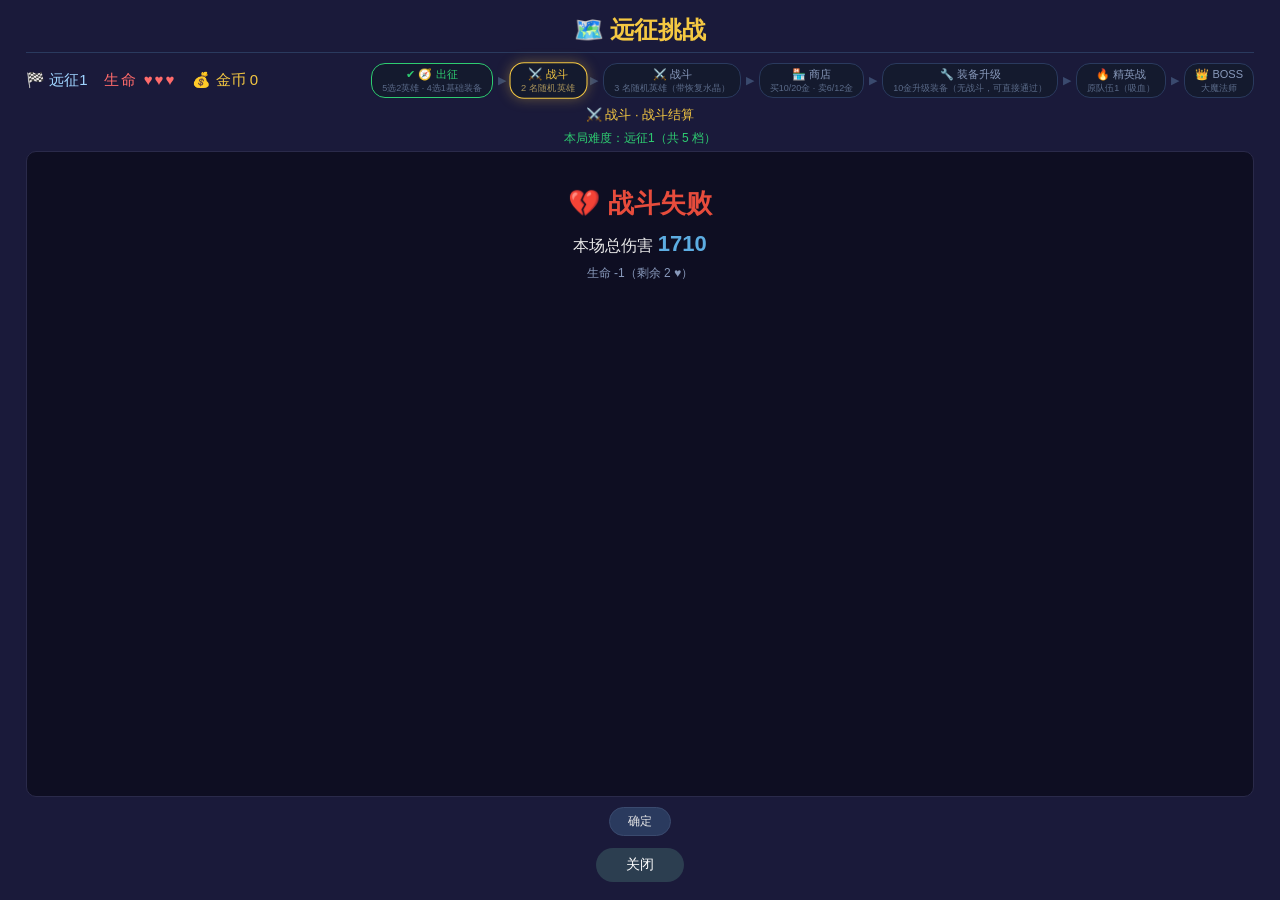
==== _smoke.html @ 68544027 "chore: baseline snapshot of 狂暴战斗v2 before talent system" ====
<!DOCTYPE html>
<html lang="zh">
<head>
<script>
window.__err = [];
window.addEventListener('error', function (e) {
    if (e.target && e.target.src !== undefined) { window.__err.push('资源加载失败: ' + e.target.src); return; }
    window.__err.push((e.message || 'error') + ' @' + (e.filename || '') + ':' + (e.lineno || ''));
}, true);
window.addEventListener('unhandledrejection', function (e) { window.__err.push('unhandled rejection: ' + e.reason); });
</script>

<meta charset="UTF-8">
<meta name="viewport" content="width=device-width, initial-scale=1.0">
<title>狂暴对战（v2.8）</title>
<link rel="stylesheet" href="style.css">
</head>
<body>

<!-- 启动界面 -->
<div id="startScreen">
    <div class="header">
        <h1>⚔️ 狂暴对战 ⚔️</h1>
    </div>
    <button class="start-btn" id="startBtn">⚡ 进入战斗</button>
    <div class="version"><span class="v-num">v2.8 更新日志</span>🗺️远征难度 5 档(远征1~5，表尾可继续扩展) · 🎡密码锁式难度滚轮(滚轮逐档/拖拽/点击/键盘，滚到底为最高档) · 🏅击败 BOSS 完整通关解锁下一档(进度存本机，刷新不丢)</div>
    <div class="btn-group">
        <button id="rogueOpenBtn" class="rogue-entry-btn">🗺️ 远征挑战</button>
        <button id="toggleEquipBtn">📦 装备大全</button>
        <button id="showRulesBtn">📜 全局规则</button>
        <button id="heroOpenBtn">📖 人物介绍</button>
    </div>
    <div class="equip-library" id="startEquipLibrary">
        <h3>📦 装备大全</h3>
        <div id="startEquipList">
            <div class="rule-section">
                <div class="rule-head" data-toggle="startEquipList_normal">
                    <span class="rule-title">🟢 普通装备（占 1 装备点）</span><span class="rule-arrow">▼</span>
                </div>
                <div class="collapse-body" id="startEquipList_normal"></div>
            </div>
            <div class="rule-section">
                <div class="rule-head" data-toggle="startEquipList_special">
                    <span class="rule-title">✨ 特殊装备（不消耗装备点）</span><span class="rule-arrow">▼</span>
                </div>
                <div class="collapse-body" id="startEquipList_special"></div>
            </div>
            <div class="rule-section">
                <div class="rule-head" data-toggle="startEquipList_rare">
                    <span class="rule-title">⭐ 稀有装备（占 2 装备点）</span><span class="rule-arrow">▼</span>
                </div>
                <div class="collapse-body" id="startEquipList_rare"></div>
            </div>
            <div class="rule-section">
                <div class="rule-head" data-toggle="startEquipList_upgrade">
                    <span class="rule-title">🔧 升级装备（占 1 装备点；普通对战可直接选用）</span><span class="rule-arrow">▼</span>
                </div>
                <div class="collapse-body" id="startEquipList_upgrade"></div>
            </div>
        </div>
    </div>
</div>

<!-- 全局规则模态框 -->
<div id="rulesModal">
    <div class="modal-content">
        <h2>📜 全局规则</h2>

        <div class="rule-section">
            <div class="rule-head" data-toggle="rulePlay">
                <span class="rule-title">🎮 游戏玩法</span><span class="rule-arrow">▼</span>
            </div>
            <ul class="rule-body" id="rulePlay">
                <li><strong>队伍规模：</strong>每队 1~3 人，两队人数可不同（1v1 … 3v3），全场最多 6 名角色。</li>
                <li><strong>阵型站位：</strong>每队一个 <strong>3 列 × 2 行</strong> 的矩形区域，共 6 个站位格（前排 3 格 + 后排 3 格）。每队最多 3 人，可在 6 格中<strong>自由摆放</strong>：点击空格「＋」放置队员，<strong>拖动面板</strong>可换位或交换，面板右上「✕」移除队员。靠中间一侧为前排。</li>
                <li><strong>对位优先承伤：</strong>默认攻击<strong>与自己同一列（对位）</strong>的敌人：该列<strong>前排存活就打前排</strong>，<strong>对位前排阵亡后，由同列的后排接替</strong>；只有该列已无可选目标时，才顺延到<strong>列距离最近</strong>的敌人（距离相同取更靠左一列）。部分单位有独立选敌规则：刺客优先敌方后排，Boss 随机选取，枪手锁定血量最低者。</li>
                <li><strong>对位攻击：</strong>在可攻击的候选目标中，优先选择与自己<strong>同列</strong>的敌人；同列无目标时，按列距离由近及远顺延。全程确定性，无随机。</li>
                <li><strong>团灭判负：</strong>一方全部队员阵亡才判负，单人阵亡后战斗继续；技能同样按上述规则选取目标。</li>
                <li><strong>编队保存：</strong>调整好人物与装备后，可在「💾 编队」中命名保存，之后一键调用。</li>
            </ul>
        </div>

        <div class="rule-section">
            <div class="rule-head" data-toggle="ruleMech">
                <span class="rule-title">⚙️ 游戏机制</span><span class="rule-arrow">▼</span>
            </div>
            <ul class="rule-body" id="ruleMech">
                <li><strong>装备容量：</strong>每名角色共 <strong>2 个装备点</strong>；<strong>普通装备</strong>占 1 点、<strong>特殊装备</strong>不消耗装备点、<strong>稀有装备</strong>占 2 点。装备栏共 3 个槽位。相同装备不再受限，可重复装备。</li>
                <li><strong>装备限制：</strong>专业法杖 / 灵能大法杖仅蓝条英雄可装备；熊王爪要求英雄<strong>基础生命值 ≥ 1700</strong>（不含装备加成）。</li>
                <li><strong>唯一被动：</strong>魔返（释放技能回复法力）／血赋（生命值转攻击力）／御击（攻击附带双抗伤害）——同名唯一被动重复装备<strong>只生效一次</strong>，不叠加。</li>
                <li><strong>覆盖机制：</strong>血赋与御击在结算链<strong>最后一步</strong>计算，可吃到其他装备与技能带来的生命/双抗加成；其余装备效果只作用于本体。</li>
                <li><strong>🔧 升级装备（占 1 装备点）：</strong>流星锤→碎岩流星锤、急速弓→霜天风暴弓、精钢剑→幸运精钢剑、专业法杖→灵能大法杖、吸血镰刀→嗜血狂镰。远征「装备升级点」花 <strong>10 金币</strong>可升级获得；普通对局的装备栏与「装备大全」也可直接选用。<strong>每人只能携带 1 件升级装备</strong>（装备下拉会把其余升级装备置灰）。</li>
                <li><strong>🩸 嗜血狂镰（吸血镰刀升级）：</strong>攻击力 +20、全能吸血 +15%、攻速 +0.2（固定）；被动·嗜血：每攻击一次额外 +0.5% 全能吸血，最多额外 +15%。</li>
                <li><strong>❄️ 寒冰印记（霜天风暴弓）：</strong>被攻击者叠加印记，带印记者<strong>攻速 -10%</strong>（不管多少层）；叠至 <strong>10 层</strong>时目标被<strong>冻结 1.5 秒</strong>并清空印记。</li>
                <li><strong>回蓝模板（蓝条英雄）：</strong>a模板＝自然回蓝1/秒＋普攻命中回蓝1/次；b模板＝自然回蓝1/秒＋受击回蓝1/次。</li>
                <li><strong>SP（技能强度）：</strong>由装备提供，放大英雄自身固定数值的技能伤害与技能回复；以攻击力倍率计算的机制与装备型附加伤害不享受。</li>
                <li><strong>眩晕 💫：</strong>被眩晕者无法普攻与施法，但回蓝、CD 照常运转，已释放技能（如诅咒）不中断。</li>
                <li><strong>⏳ 施法时间（法师 · 法术爆发）：</strong>满 16 蓝后需 <strong>0.5 秒</strong>吟唱才结算 280 法伤；吟唱途中被眩晕会中断，<strong>蓝量保留</strong>并在解除眩晕后重新吟唱。</li>
                <li><strong>重伤（诅咒 🧙）：</strong>巫师诅咒附着于目标身上，期间目标<strong>一切回复减半</strong>；可叠加刷新，可同时维持多个目标，施法者死亡或被控也不中断。对 <strong>BOSS 单位</strong>：生命上限按 min(最大生命, 5000) 折算，单次（每秒）3% 的伤害不超过 150。</li>
                <li><strong>战斗日志配色：</strong>物理伤害为<strong style="color:#e74c3c;">红色</strong>、魔法伤害为<strong style="color:#5dade2;">蓝色</strong>、真实伤害为<strong style="color:#ffffff;">白色加粗</strong>。</li>
            </ul>
        </div>

        <button class="modal-close" id="rulesCloseBtn">关闭</button>
    </div>
</div>

<!-- 人物介绍模态框(替代原「模拟统计」) -->
<div id="heroModal">
    <div class="modal-content hero-content">
        <h2>📖 人物介绍</h2>
        <div class="rule-section">
            <div class="rule-head" data-toggle="heroListBody">
                <span class="rule-title">👤 英雄</span><span class="rule-arrow">▼</span>
            </div>
            <div class="collapse-body" id="heroListBody"><div class="hero-cards" id="heroCards"></div></div>
        </div>
        <div class="rule-section">
            <div class="rule-head" data-toggle="bossListBody">
                <span class="rule-title">🏆 BOSS</span><span class="rule-arrow">▼</span>
            </div>
            <div class="collapse-body" id="bossListBody"><div class="hero-cards" id="bossCards"></div></div>
        </div>
        <button class="modal-close" id="heroCloseBtn">关闭</button>
    </div>
</div>

<!-- 挑战模式(固定编队,调用到 B 队) -->
<div id="challengeModal">
    <div class="modal-content hero-content">
        <h2>🎯 挑战队伍</h2>
        <div class="challenge-list" id="challengeList"></div>
        <button class="modal-close" id="challengeCloseBtn">关闭</button>
    </div>
</div>

<!-- 远征挑战(肉鸽模式 2.4): 全屏; 只能操作 A 队;
    出征→战斗→战斗→商店→装备升级→精英战→BOSS 共 7 个节点按顺序推进;
    战斗界面为上下布局(B 队在上 / A 队在下, 双方各 3列×2行 前后排 6 站位), 战斗日志在右侧,
    并可「⚙ 调整装备/站位」暂停回整备; 商店可卖装备(普通 6 金 / 稀有 12 金 / 升级装备 10 金) -->
<div id="rogueModal">
    <div class="modal-content">
        <h2>🗺️ 远征挑战</h2>
        <div class="rogue-top" id="rogueTop">
            <div class="rogue-status">
                <span class="rogue-diff" id="rogueDiff"></span>
                <span class="rogue-lives" id="rogueLives"></span>
                <span class="rogue-gold" id="rogueGold"></span>
            </div>
            <div class="rogue-map" id="rogueMap"></div>
        </div>
        <div class="rogue-phase" id="roguePhase"></div>
        <div class="rogue-toast" id="rogueToast"></div>
        <div class="rogue-body" id="rogueBody"></div>
        <div class="rogue-actions" id="rogueActions"></div>
        <button class="modal-close" id="rogueCloseBtn">关闭</button>
    </div>
</div>

<!-- 游戏主容器 -->
<div class="container" id="mainContainer" style="display:none;">
    <button class="back-btn" id="backBtn">🔙 返回</button>
    <h1>⚔️ 狂暴对战 ⚔️</h1>
    <div class="main-layout">
        <div class="left-area">
            <div class="arena">
                <!-- A队(3列×2行阵型: 前排靠中间) -->
                <div class="team" id="teamA" data-count="1">
                    <div class="team-header">
                        <span class="team-name">🛡️ A队</span>
                        <span class="team-count" id="teamHeadA">1 / 3 人</span>
                    </div>
                    <div class="team-grid" id="teamPanelsA"></div>
                    <button class="add-slot" id="addBtnA">＋ 快捷添加</button>
                </div>
                <div class="vs">⚡</div>
                <!-- B队(镜像: 前排同样靠中间) -->
                <div class="team" id="teamB" data-count="1">
                    <div class="team-header">
                        <span class="team-name">⚔️ B队</span>
                        <span class="team-count" id="teamHeadB">1 / 3 人</span>
                    </div>
                    <div class="team-grid" id="teamPanelsB"></div>
                    <button class="add-slot" id="addBtnB">＋ 快捷添加</button>
                    <button class="add-slot challenge-btn" id="challengeOpenBtn">🎯 挑战队伍</button>
                </div>
            </div>
            <div class="controls">
                <button class="btn-fight" id="btnFight">⚡ 攻击一次</button>
                <button class="btn-auto" id="btnAuto">▶ 自动战斗</button>
                <button class="btn-reset" id="btnReset">🔄 重置</button>
                <span class="speed-group" id="speedGroup">
                    <button class="speed-btn active" id="speed1x">1x</button>
                    <button class="speed-btn" id="speed2x">2x</button>
                    <button class="speed-btn" id="speed4x">4x</button>
                </span>
            </div>
            <div class="winner-banner" id="winnerBanner">🏆 胜利！</div>
            <div class="footer"><span id="roundInfo">回合: 0</span></div>
        </div>
        <div class="right-area">
            <div class="title">📜 战斗记录</div>
            <div class="log" id="log"><div>💬 编队并选择装备，开始战斗</div></div>
        </div>
    </div>
</div>

<!-- 装备详情浮窗 -->
<div class="equip-tooltip" id="equipTooltip">
    <div class="tt-name" id="ttName">装备名</div>
    <div class="tt-desc" id="ttDesc">描述</div>
    <ul class="tt-stats" id="ttStats"></ul>
</div>

<script src="config.js"></script>
<script src="heroes.js"></script>
<script src="equips.js"></script>
<script src="mechanics.js"></script>
<script src="engine.js"></script>
<!-- 远征挑战(肉鸽模式)UI: 须在 game.js 之前加载(game.js 末尾立即执行 init(),其中要调用 GameRogue) -->
<script src="rogue.js"></script>
<script src="game.js"></script>
<pre id="SMOKE_RESULT" style="white-space:pre-wrap"></pre>
<script>
(function () {
    const out = [];
    const say = (k, v) => out.push(k + ' = ' + v);
    const q = (s) => document.querySelector(s);
    const all = (s) => Array.from(document.querySelectorAll(s));
    const run = (label, fn) => { try { say(label, fn()); } catch (e) { say(label, 'THREW: ' + (e && e.message)); } };
    const R = window.GameRogue;
    const labels = () => all('#rogueActions button').map(b => b.textContent.trim()).join(' | ');
    const press = (text) => {
        const btn = all('#rogueActions button').find(b => b.textContent.includes(text));
        if (!btn) return false;
        btn.click(); return true;
    };

    say('window.GameRogue', typeof R);
    if (!R) { say('致命', 'GameRogue 未导出'); dump(); return; }
    ['install', 'installRogueUI', 'renderRogue', 'rogueReset', 'rogueStopTimer', 'rogueFinishNow',
     'rogueStep', 'rogueEnterNode', 'getWorld', 'ROGUE', 'ROGUE_NODES'].forEach(k =>
        say('  成员 ' + k, typeof R[k] === 'undefined' ? 'MISSING' : typeof R[k]));
    say('  节点数', (R.ROGUE_NODES || []).length);

    // ---- 入口 ----
    run('打开远征弹窗', () => { q('#rogueOpenBtn').click(); return 'phase=' + R.ROGUE.phase + ' 入口字数=' + q('#rogueBody').innerHTML.length; });
    run('难度滚轮', () => '难度=' + R.ROGUE.difficulty + ' 滚轮项=' + all('#rogueLock .rp-lock-item').length +
        ' 锁定项=' + all('#rogueLock .rp-lock-item.locked').length + ' 已通关=' + R.ROGUE.maxCleared);
    run('进入远征(远征1)', () => press('开始远征') ? ('phase=' + R.ROGUE.phase + ' 难度=' + R.ROGUE.difficulty + ' 顶栏=' + q('#rogueDiff').textContent.trim()) : ('按钮缺失: ' + labels()));

    // ---- 节点① 出征: 选 2 英雄 + 1 装备 ----
    run('选择英雄/装备', () => {
        const heroes = all('#rogueBody .rp-card[data-kind="hero"]');
        const equips = all('#rogueBody .rp-card[data-kind="equip"]');
        heroes[0].click(); heroes[1].click(); equips[0].click();
        return '已选英雄=' + R.ROGUE.pickHeroes.length + ' 已选装备=' + R.ROGUE.pickEquips.length;
    });
    run('确认出征', () => press('确认出征') ? ('phase=' + R.ROGUE.phase + ' 队伍=' + R.ROGUE.team.length + '人 敌人=' + R.ROGUE.enemies.length) : ('按钮缺失: ' + labels()));

    // ---- 节点② 整备 → 开战 ----
    run('整备界面', () => 'phase=' + R.ROGUE.phase + ' 按钮: ' + labels() + ' 站位格=' + all('#rogueBody .rp-cell, #rogueBody .rc-cell').length);
    run('开始战斗', () => press('开始战斗') ? ('world=' + (R.getWorld() ? 'OK' : '空')) : ('按钮缺失: ' + labels()));
    run('双方人数', () => { const w = R.getWorld(); return w ? (w.A.length + 'v' + w.B.length) : 'world 为空'; });

    // ---- 推进战斗 ----
    run('推进 80 步', () => {
        for (let i = 0; i < 80; i++) R.rogueStep();
        const w = R.getWorld();
        return w ? ('t=' + w.battleTime.toFixed(1) + 's winner=' + (w.winner || '未结束')) : 'world 为空';
    });
    run('战斗界面渲染', () => 'A侧字数=' + q('#rogueSideA').innerHTML.length + ' B侧字数=' + q('#rogueSideB').innerHTML.length +
        ' 日志字数=' + q('#rogueLog').innerHTML.length + ' 金币区=' + q('#rogueGold').textContent.trim());
    run('立即结算', () => { R.rogueFinishNow(); return 'phase=' + R.ROGUE.phase; });
    run('结算界面', () => '按钮: ' + labels());

    // ---- 与普通的对战互不影响 ----
    run('普通对战·攻击一次', () => {
        const before = q('#log').innerHTML.length;
        q('#btnFight').click();
        return '日志字数 ' + before + ' → ' + q('#log').innerHTML.length;
    });
    run('普通对战·自动战斗一帧', () => { q('#btnAuto').click(); return '按钮文案=' + q('#btnAuto').textContent.trim(); });
    run('普通对战面板', () => 'A队面板字数=' + q('#teamPanelsA').innerHTML.length + ' 日志字数=' + q('#log').innerHTML.length);
    run('关闭并重开远征', () => { q('#rogueCloseBtn').click(); q('#rogueOpenBtn').click(); return 'display=' + q('#rogueModal').style.display; });

    say('脚本错误数', window.__err.length);
    window.__err.forEach(e => say('  ERR', e));
    dump();

    function dump() { document.getElementById('SMOKE_RESULT').textContent = '===SMOKE===\n' + out.join('\n') + '\n===END==='; }
})();
</script>
</body>
</html>
---- style.css ----
/* ========== 全局样式 ========== */
* { margin:0; padding:0; box-sizing:border-box; }
body { background:#0a0a18; min-height:100vh; display:flex; justify-content:center; align-items:center; font-family:'Segoe UI',Arial,sans-serif; padding:16px; }

/* ---------- 启动界面 ---------- */
#startScreen {
    position: fixed;
    top: 0; left: 0; width: 100%; height: 100%;
    background: radial-gradient(circle at center, #1a1a3a, #0a0a18);
    display: flex;
    flex-direction: column;
    justify-content: center;
    /* safe center: 内容超过一屏时改为从顶部开始排列, 避免标题被裁掉且滚不上去 */
    justify-content: safe center;
    align-items: center;
    z-index: 99999;
    color: #e8e8e8;
    transition: opacity 0.6s ease, visibility 0.6s ease;
    overflow-y: auto;
    padding: 20px;
}
#startScreen.hidden { opacity: 0; visibility: hidden; pointer-events: none; }
#startScreen .header { text-align: center; margin-bottom: 10px; }
#startScreen h1 { font-size: 48px; font-weight: 300; letter-spacing: 8px; margin-bottom: 6px; text-shadow: 0 0 40px rgba(245,200,66,0.3); }
#startScreen .start-btn { background: #f5c842; color: #0a0a18; border: none; border-radius: 60px; padding: 14px 50px; font-size: 22px; font-weight: bold; cursor: pointer; transition: 0.3s; box-shadow: 0 0 30px rgba(245,200,66,0.3); margin: 12px 0 12px; }
#startScreen .start-btn:hover { transform: scale(1.08); box-shadow: 0 0 50px rgba(245,200,66,0.6); }
/* 版本号 + 更新日志: 收成一张居中的小卡片, 版本号做金色胶囊, 避免长文本左对齐糊成一片 */
#startScreen .version {
    max-width: 760px; margin: 0 auto 12px; padding: 7px 14px 8px;
    background: rgba(26,32,54,0.85); border: 1px solid #2a3350; border-radius: 10px;
    color: #8ea2c4; font-size: 12.5px; line-height: 1.75; text-align: center;
}
#startScreen .version .v-num {
    display: inline-block; background: #f5c842; color: #0a0a18;
    border-radius: 10px; padding: 0 10px; margin: 0 6px 0 0;
    font-size: 12px; font-weight: bold; letter-spacing: 0.5px; vertical-align: 1px;
}
#startScreen .btn-group { display: flex; gap: 12px; flex-wrap: wrap; justify-content: center; margin-bottom: 12px; }
#startScreen .btn-group button { background: #2a3a5e; color: #e8e8e8; border: 1px solid #3a4a6e; border-radius: 30px; padding: 6px 20px; font-size: 14px; cursor: pointer; transition: 0.2s; }
#startScreen .btn-group button:hover { background: #3a5a8e; transform: scale(1.05); }
#startScreen .equip-library { width: 90%; max-width: 700px; max-height: 45vh; overflow-y: auto; background: rgba(20,20,50,0.9); border-radius: 16px; border: 1px solid #2a3a5e; padding: 12px 16px; margin-top: 6px; display: none; }
#startScreen .equip-library.open { display: block; }
#startScreen .equip-library h3 { color: #f5c842; text-align: center; border-bottom: 1px solid #2a3a5e; padding-bottom: 8px; margin-bottom: 10px; font-weight: 400; letter-spacing: 2px; }
#startScreen .equip-library .equip-item { background: #0e0e22; border-radius: 10px; padding: 8px 14px; margin-bottom: 8px; border: 1px solid #2a2a4a; position: relative; }
#startScreen .equip-library .equip-item .e-name { color: #f5c842; font-weight: bold; font-size: 15px; }
#startScreen .equip-library .equip-item .e-desc { color: #b0c4de; font-size: 13px; margin: 2px 0; }
#startScreen .equip-library .equip-item .e-stats { color: #8899bb; font-size: 12px; list-style: none; padding: 0; margin: 4px 0 0; }
#startScreen .equip-library .equip-item .e-stats li { padding: 1px 0; border-bottom:1px solid #2a2a4a; }
#startScreen .equip-library .equip-item .e-stats li:last-child { border-bottom:none; }
#startScreen .equip-library .rare-badge { position: absolute; top: 6px; right: 10px; background: #6c3483; color: #f5b7f1; padding: 0 10px; border-radius: 12px; font-size: 11px; border: 1px solid #9b59b6; }
#startScreen .equip-library::-webkit-scrollbar { width:4px; }
#startScreen .equip-library::-webkit-scrollbar-thumb { background:#2a3a5e; border-radius:10px; }

/* 全局规则 / 模拟统计 模态框 */
#rulesModal, #heroModal, #challengeModal { position: fixed; top: 0; left: 0; width: 100%; height: 100%; background: rgba(0,0,0,0.7); display: none; justify-content: center; align-items: center; align-items: safe center; z-index: 100000; }
#rulesModal .modal-content, #heroModal .modal-content, #challengeModal .modal-content { background: #1a1a3a; border: 2px solid #5dade2; border-radius: 20px; padding: 20px 30px; max-width: 560px; width: 92%; color: #b0c4de; box-shadow: 0 20px 60px rgba(0,0,0,0.9); }
#heroModal .modal-content, #challengeModal .modal-content { max-width: 720px; max-height: 88vh; overflow-y: auto; }
/* 全局规则: 内容必然超过一屏, 由弹窗整体滚动(单个滚动条);
   否则内容被垂直居中 + 无高度上限, 上半部分(标题/「游戏玩法」折叠头)与底部「关闭」会被裁到屏幕外 */
#rulesModal .modal-content { max-height: 88vh; overflow-y: auto; }
#rulesModal .modal-content h2, #heroModal .modal-content h2, #challengeModal .modal-content h2 { color: #f5c842; text-align: center; border-bottom: 1px solid #2a3a5e; padding-bottom: 10px; margin-bottom: 12px; }
#rulesModal .modal-content ul { list-style: none; padding: 0; }
#rulesModal .modal-content ul li { padding: 6px 0; border-bottom: 1px solid #2a2a4a; font-size: 13px; line-height: 1.6; }
#rulesModal .modal-content ul li:last-child { border-bottom: none; }
#rulesModal .modal-content ul li strong { color: #f5c842; }
#rulesModal .modal-close, #heroModal .modal-close, #challengeModal .modal-close { display: block; margin: 14px auto 0; background: #2c3e50; color: #fff; border: none; border-radius: 30px; padding: 8px 30px; font-size: 14px; cursor: pointer; transition: 0.2s; }
#rulesModal .modal-close:hover, #heroModal .modal-close:hover, #challengeModal .modal-close:hover { background: #e74c3c; }

/* ---------- 人物介绍 / 挑战队伍(复用「装备大全」的条目样式) ---------- */
#heroModal .equip-item, #challengeModal .equip-item { background:#0e0e22; border-radius:10px; padding:8px 14px; margin-bottom:8px; border:1px solid #2a2a4a; position:relative; }
#heroModal .e-name, #challengeModal .e-name { color:#f5c842; font-weight:bold; font-size:15px; }
#heroModal .e-desc, #challengeModal .e-desc { color:#b0c4de; font-size:13px; margin:2px 0; }
#heroModal .e-stats, #challengeModal .e-stats { color:#8899bb; font-size:12px; list-style:none; padding:0; margin:4px 0 0; }
#heroModal .e-stats li, #challengeModal .e-stats li { padding:1px 0; border-bottom:1px solid #2a2a4a; }
#heroModal .e-stats li:last-child, #challengeModal .e-stats li:last-child { border-bottom:none; }
#heroModal .rare-badge, #challengeModal .rare-badge { position:absolute; top:6px; right:10px; background:#6c3483; color:#f5b7f1; padding:0 10px; border-radius:12px; font-size:11px; border:1px solid #9b59b6; }
#challengeModal .ch-load { display:block; margin:8px 0 0 auto; background:#1a1a3a; color:#f5c842; border:1px solid #5a4a1a; border-radius:16px; padding:4px 18px; font-size:12px; cursor:pointer; transition:0.2s; }
#challengeModal .ch-load:hover { background:#2b3557; }
/* v2.6: 挑战队伍新增「调用到 A 队」按钮, 两个按钮横排右对齐 */
#challengeModal .ch-actions { display:flex; justify-content:flex-end; gap:8px; margin-top:8px; }
#challengeModal .ch-actions .ch-load { margin:0; }
#challengeModal .ch-load-a { background:#12283a; color:#7fd4f5; border-color:#1a4a5a; }
#challengeModal .ch-load-a:hover { background:#1b3b52; }
.challenge-btn { background:#2a1a1a; color:#f5c842; border-color:#5a4a1a; }
.challenge-btn:hover { background:#3a2a1a; }

/* ---------- 游戏容器 ---------- */
.container { background:#14142a; padding:18px 20px; border-radius:24px; box-shadow:0 20px 60px rgba(0,0,0,0.9); width:1500px; max-width:100%; border:1px solid #2a2a4a; display:flex; flex-direction:column; position:relative; margin: 0 auto; }
.back-btn { position: absolute; top: 12px; right: 18px; background: #2c3e50; color: #fff; border: none; border-radius: 30px; padding: 4px 16px; font-size: 13px; cursor: pointer; transition: 0.2s; z-index: 10; }
.back-btn:hover { background: #e74c3c; transform: scale(1.05); }

h1 { text-align:center; color:#e8e8e8; font-weight:400; letter-spacing:4px; font-size:22px; border-bottom:1px solid #2a3a5e; padding-bottom:8px; margin-bottom:12px; margin-top:0; }
.main-layout { display:flex; gap:16px; align-items:stretch; }
.left-area { flex:1.7; display:flex; flex-direction:column; gap:12px; min-width:0; }

/* ---------- 队伍对战区 ---------- */
.arena { display:flex; justify-content:space-between; align-items:stretch; gap:10px; }
.team { flex:1; min-width:0; display:flex; flex-direction:column; background:#0c0c1e; border-radius:18px; border:1px solid #23234a; padding:8px 8px 10px; gap:6px; }
.team#teamA { border-color:#1f3a5c; box-shadow: inset 0 0 40px rgba(93,173,226,0.05); }
.team#teamB { border-color:#4a2030; box-shadow: inset 0 0 40px rgba(231,76,60,0.05); }
.team-header { display:flex; align-items:center; justify-content:center; gap:8px; padding-bottom:4px; border-bottom:1px solid #2a2a4a; }
.team-name { font-size:13px; letter-spacing:2px; font-weight:600; color:#e8e8e8; }
.team#teamA .team-name { color:#5dade2; }
.team#teamB .team-name { color:#e74c3c; }
.team-count { font-size:11px; color:#667799; background:#14142a; border-radius:10px; padding:1px 8px; border:1px solid #2a2a4a; }
/* ---------- 阵型网格: 每队 3 列 × 2 行 = 6 个站位格 ---------- */
.team-grid { display:grid; grid-template-columns: repeat(3, 1fr); gap:6px; align-items:stretch; }
.team-grid > [data-row="0"] { grid-row: 1; }
.team-grid > [data-row="1"] { grid-row: 2; }
/* A队列序从左到右;B队镜像,保证两队的「前排」都紧邻中间 VS 分界 */
#teamA .team-grid > [data-col="0"] { grid-column: 1; }
#teamA .team-grid > [data-col="1"] { grid-column: 2; }
#teamA .team-grid > [data-col="2"] { grid-column: 3; }
#teamB .team-grid > [data-col="0"] { grid-column: 3; }
#teamB .team-grid > [data-col="1"] { grid-column: 2; }
#teamB .team-grid > [data-col="2"] { grid-column: 1; }
/* 中间列(默认核心位)金色描边 */
.team-grid > [data-col="1"].fighter-panel { border-color:#4a4020; }
.team-grid > [data-col="1"].fighter-panel.dead { border-color:#e74c3c; }

/* 空格子: 点击放置队员,也是拖动落点 */
.cell-empty { display:flex; flex-direction:column; align-items:center; justify-content:center; gap:2px; min-height:104px; border:1px dashed #2a3a5e; border-radius:12px; background:rgba(16,16,42,0.45); color:#3a4a6e; cursor:pointer; transition:0.2s; }
.cell-empty:hover { border-color:#f5c842; color:#f5c842; background:#16162e; transform:translateY(-1px); }
.cell-empty .plus { font-size:18px; line-height:1; }
.cell-empty .cell-tip { font-size:9px; color:#445566; letter-spacing:1px; }

.fighter-panel { background:#10102a; border-radius:12px; padding:6px 4px 8px; min-width:0; text-align:center; border:2px solid #2a2a4a; transition:0.3s; position:relative; cursor:grab; animation: panelIn 0.3s ease; }
@keyframes panelIn { from { opacity:0; transform: translateY(8px); } to { opacity:1; transform: translateY(0); } }
.fighter-panel:hover { border-color:#3a3a6a; }
.fighter-panel.active { border-color:#f5c842; box-shadow:0 0 25px rgba(245,200,66,0.15); }
.fighter-panel.dead { opacity:0.4; border-color:#e74c3c; }
/* 拖动换位反馈 */
.fighter-panel.dragging { opacity:0.45; transform:scale(0.96); cursor:grabbing; }
.fighter-panel.drop-target, .cell-empty.drop-target { border-color:#5dade2 !important; box-shadow:0 0 14px rgba(93,173,226,0.45); background:#14143a; }

.panel-top { display:flex; align-items:center; justify-content:space-between; margin-bottom:2px; }
.slot-badge { font-size:9px; letter-spacing:1px; color:#667799; background:#14142a; border:1px solid #2a2a4a; border-radius:10px; padding:0 6px; }
.fighter-panel[data-slot="0"] .slot-badge { color:#f5c842; border-color:#5a4a20; background:#221c0a; }
.remove-slot { background:transparent; border:1px solid #2a2a4a; color:#556; border-radius:6px; width:16px; height:16px; line-height:1; font-size:9px; cursor:pointer; transition:0.2s; padding:0; }
.remove-slot:hover { background:#e74c3c; color:#fff; border-color:#e74c3c; transform:scale(1.1); }
.remove-slot:disabled { opacity:0.25; cursor:not-allowed; }
.add-slot { align-self:center; margin-top:2px; width:80%; background:#14142a; color:#667799; border:1px dashed #3a4a6e; border-radius:12px; padding:3px 0; font-size:11px; cursor:pointer; transition:0.2s; }
.add-slot:hover { color:#f5c842; border-color:#f5c842; background:#1a1a3a; }
.add-slot:disabled { opacity:0.3; cursor:not-allowed; }

.hero-selector { display:flex; flex-direction:column; align-items:center; margin-bottom:2px; cursor:pointer; }
.hero-current { display:flex; align-items:center; gap:4px; background:#1a1a3a; padding:1px 8px 1px 6px; border-radius:30px; border:2px solid #2a2a4a; transition:0.2s; }
.hero-current:hover { border-color:#5dade2; background:#22224a; }
.hero-current .h-emoji { font-size:16px; }
.hero-current .h-name { font-size:11px; font-weight:bold; color:#fff; }
.hero-current .h-arrow { color:#667799; font-size:9px; margin-left:1px; }
.hero-grid { display:none; flex-wrap:wrap; gap:3px; justify-content:center; margin-top:4px; background:#0e0e22; padding:5px; border-radius:12px; border:1px solid #2a2a4a; width:100%; position:absolute; left:0; top:100%; z-index:50; box-shadow:0 10px 30px rgba(0,0,0,0.8); }
.hero-grid.open { display:flex; }
.hero-grid .hero-icon { background:#1a1a3a; border:2px solid #2a2a4a; border-radius:8px; padding:2px 5px; cursor:pointer; transition:0.2s; display:flex; flex-direction:column; align-items:center; min-width:40px; font-size:9px; color:#8899bb; }
.hero-grid .hero-icon:hover { background:#2a2a5a; border-color:#4a4a8a; transform:scale(1.05); }
.hero-grid .hero-icon.selected { border-color:#f5c842; background:#2a2a4a; box-shadow:0 0 15px rgba(245,200,66,0.2); }
.hero-grid .hero-icon .h-emoji { font-size:16px; }
.hero-grid .hero-icon .h-name { font-size:8px; margin-top:0px; color:#aaa; }

.fighter-panel .name { font-size:13px; font-weight:bold; color:#fff; margin-top:0px; white-space:nowrap; overflow:hidden; text-overflow:ellipsis; }
.fighter-panel .emoji { font-size:20px; display:block; margin:0px; }
.fighter-panel .stat { color:#8899bb; font-size:10px; margin:1px 0; }
.fighter-panel .stat span { color:#fff; font-weight:bold; }
.fighter-panel .stat .label { color:#667799; font-weight:normal; }
/* v2.7 动态数值: 机制加成(如长枪手独守阵线 +20 攻击力)生效时高亮显示 */
.fighter-panel .stat .atk-val.buffed { color:#2ecc71 !important; text-shadow:0 0 4px rgba(46,204,113,0.6); }
.hp-bar-bg { width:100%; height:10px; background:#1a1a30; border-radius:20px; overflow:hidden; margin:3px 0 1px; border:1px solid #2a2a4a; }
.hp-bar { height:100%; width:100%; background:#27ae60; border-radius:20px; transition:width 0.25s ease; }
.hp-bar.low { background:#e67e22; }
.hp-bar.critical { background:#e74c3c; }
.hp-text { color:#99aabb; font-size:10px; font-weight:bold; }
.cd-bar-bg { width:100%; height:4px; background:#1a1a30; border-radius:20px; overflow:hidden; margin:1px 0 1px; border:1px solid #2a2a2a; }
.cd-bar { height:100%; width:0%; background:#f39c12; border-radius:20px; transition:width 0.2s ease; }
.cd-bar.ready { background:#2ecc71; box-shadow:0 0 10px #2ecc71aa; }
.cd-text { color:#f39c12; font-size:9px; display:flex; justify-content:space-between; }
.cd-text .ready-label { color:#2ecc71; }
.cd-area { display:none; }
.mana-area { display:none; }
.blue-bar-bg { width:100%; height:4px; background:#1a1a30; border-radius:20px; overflow:hidden; margin:1px 0 1px; border:1px solid #1a2a4a; }
.blue-bar { height:100%; width:0%; background:#3498db; border-radius:20px; transition:width 0.2s ease; }
.blue-text { color:#5dade2; font-size:9px; }
.status-area { display:flex; justify-content:center; gap:3px; flex-wrap:wrap; margin-top:1px; min-height:16px; }
.status-badge { display:inline-block; background:#1a1a30; border-radius:12px; padding:0 6px; font-size:9px; border:1px solid #2a2a4a; color:#b0c4de; line-height:15px; }
.status-badge.curse { border-color:#9b59b6; color:#d7bde2; background:#2a1a3a; }
.status-badge.evo { border-color:#f39c12; color:#f5c842; background:#2a2a1a; }
.status-badge.silenced { border-color:#e67e22; color:#f5c842; background:#2a1a1a; }
.status-badge.fighter { border-color:#e74c3c; color:#f1948a; background:#2a1a1a; }
.status-badge .badge-icon { margin-right:1px; }
.armor-tag { display:inline-block; background:#1a2a3a; padding:0 4px; border-radius:8px; font-size:9px; color:#5dade2; margin:0 1px; }
.equip-tag { display:inline-block; background:#1a2a3a; padding:0 5px; border-radius:8px; font-size:9px; color:#f5c842; margin:0 1px; cursor:default; white-space:nowrap; }
.equip-tag.rare { background: #6c3483; border:1px solid #9b59b6; color: #f5b7f1; box-shadow: 0 0 10px rgba(155,89,182,0.4); }
.equip-tag.disabled { opacity: 0.4; cursor: not-allowed; }
.equip-selector { margin-top:4px; display:flex; align-items:center; justify-content:center; gap:3px; font-size:10px; color:#8899bb; flex-wrap:wrap; }
.equip-selector select { background:#1a1a3a; color:#e0e0e0; border:1px solid #2a3a5e; border-radius:6px; padding:1px 4px; font-size:10px; cursor:pointer; outline:none; font-family:inherit; width:88px; max-width:100%; }
.equip-selector select:focus { border-color:#5dade2; }
.equip-selector select option { background:#1a1a3a; color:#e0e0e0; }
.equip-selector select:disabled { opacity:0.5; cursor:not-allowed; }
.equip-selector .slot-label { color:#667799; font-size:9px; }
.equip-tags { display:flex; justify-content:center; gap:3px; flex-wrap:wrap; margin-top:2px; }

.vs { color:#f5c842; font-size:18px; font-weight:bold; text-shadow:0 0 30px rgba(245,200,66,0.2); flex-shrink:0; display:flex; align-items:center; padding:0 2px; }
.right-area { flex:1; min-width:190px; display:flex; flex-direction:column; background:#0e0e22; border-radius:16px; border:1px solid #2a2a4a; padding:10px 12px; height:auto; max-height:600px; }
.right-area .title { color:#8899bb; font-size:12px; letter-spacing:2px; border-bottom:1px solid #2a3a5e; padding-bottom:4px; margin-bottom:6px; text-align:center; }
.log { flex:1; overflow-y:auto; color:#8899bb; font-size:12px; line-height:1.5; font-family:'Courier New',monospace; padding-right:2px; }
.log::-webkit-scrollbar { width:4px; }
.log::-webkit-scrollbar-thumb { background:#2a3a5e; border-radius:10px; }
.log .highlight { color:#f5c842; font-weight:bold; }
.log .damage { color:#e74c3c; font-weight:bold; }
.log .heal { color:#2ecc71; }
.log .armor { color:#5dade2; }
.log .curse { color:#9b59b6; font-weight:bold; }
.log .mana { color:#5dade2; }
.log .silence { color:#e67e22; font-weight:bold; }
.controls { display:flex; gap:8px; justify-content:center; margin:8px 0 4px; flex-wrap:wrap; }
.controls button { padding:6px 16px; border:none; border-radius:40px; font-size:13px; font-weight:bold; cursor:pointer; transition:0.2s; background:#2a2a4a; color:#ccc; }
.controls button:hover { transform:scale(1.05); filter:brightness(1.2); }
.controls button:active { transform:scale(0.95); }
.btn-fight { background:#e67e22 !important; color:#fff !important; }
.btn-reset { background:#2c3e50 !important; color:#fff !important; }
.btn-auto { background:#2980b9 !important; color:#fff !important; }
.btn-auto.stop { background:#c0392b !important; }
/* 自动战斗倍速按钮 */
.speed-group { display:flex; gap:4px; align-items:center; margin-left:6px; }
.speed-group .speed-btn { padding:5px 12px; font-size:12px; background:#1a1a3a; color:#8899bb; border:1px solid #2a3a5e; border-radius:40px; }
.speed-group .speed-btn:hover { transform:scale(1.05); filter:brightness(1.2); }
.speed-group .speed-btn.active { color:#f5c842; border-color:#f5c842; box-shadow: 0 0 12px rgba(245,200,66,0.35); }
.winner-banner { text-align:center; font-size:20px; font-weight:bold; margin:4px 0; color:#f1c40f; text-shadow:0 0 40px rgba(241,196,15,0.3); display:none; animation: bannerIn 0.4s ease; }
@keyframes bannerIn { from { opacity:0; transform:scale(0.9); } to { opacity:1; transform:scale(1); } }
.footer { display:flex; justify-content:space-between; color:#445566; font-size:10px; margin-top:4px; }

/* ---------- 装备详情浮窗 ---------- */
.equip-tooltip { position: fixed; background: #1a1a3a; border: 1px solid #5dade2; border-radius: 12px; padding: 10px 14px; max-width: 280px; color: #b0c4de; font-size: 13px; line-height: 1.5; box-shadow: 0 8px 30px rgba(0,0,0,0.8); pointer-events: none; z-index: 9999; display: none; font-family: 'Segoe UI', Arial, sans-serif; }
.equip-tooltip .tt-name { color:#f5c842; font-weight:bold; font-size:15px; margin-bottom:4px; }
.equip-tooltip .tt-desc { color:#b0c4de; margin-bottom:6px; }
.equip-tooltip .tt-stats { color:#8899bb; font-size:12px; list-style:none; padding:0; margin:4px 0 0; }
.equip-tooltip .tt-stats li { padding:1px 0; border-bottom:1px solid #2a2a4a; }
.equip-tooltip .tt-stats li:last-child { border-bottom:none; }
.equip-tooltip .tt-stats .stat-val { color:#fff; font-weight:bold; }

/* ---------- 阵型格内的紧凑排版(每格约占队伍宽度 1/3) ---------- */
.team-grid .fighter-panel .emoji { font-size:16px; }
.team-grid .fighter-panel .name { font-size:11px; }
.team-grid .fighter-panel .stat { font-size:9px; }
.team-grid .hero-current { padding:1px 5px 1px 4px; border-width:1px; }
.team-grid .hero-current .h-emoji { font-size:13px; }
.team-grid .hero-current .h-name { font-size:10px; }
.team-grid .hero-current .h-arrow { font-size:8px; }
.team-grid .equip-tag { font-size:8px; padding:0 3px; }
.team-grid .equip-selector { flex-direction:column; gap:2px; margin-top:3px; }
.team-grid .equip-selector .slot-label { display:none; }
.team-grid .equip-selector select { width:100%; font-size:9px; }
.team-grid .status-badge { font-size:8px; padding:0 4px; }
.team-grid .slot-badge { font-size:8px; padding:0 4px; }
.team-grid .armor-tag { font-size:8px; padding:0 3px; }
.team-grid .fighter-panel .hp-text { font-size:9px; }
.team-grid .remove-slot { width:14px; height:14px; font-size:8px; }
.team-grid .hero-grid { padding:4px; gap:2px; }
.team-grid .hero-grid .hero-icon { min-width:34px; padding:1px 4px; }
.team-grid .hero-grid .hero-icon .h-emoji { font-size:14px; }
.team-grid .hero-grid .hero-icon .h-name { font-size:7px; }

@media (max-width:1100px) {
    .container { width:100%; padding:14px 10px; }
    .team-grid .fighter-panel .emoji { font-size:14px; }
    .team-grid .cell-empty { min-height:86px; }
    .right-area { min-width:160px; }
}

/* ---------- 矮屏适配: 2×3 阵型纵向占用较大,压缩留白避免整页滚动 ---------- */
@media (max-height:860px) {
    h1 { font-size:18px; padding-bottom:6px; margin-bottom:8px; }
    .arena { padding:8px; gap:8px; }
    .team { padding:6px 6px 8px; gap:4px; }
    .team-header { padding-bottom:2px; }
    .team-grid { gap:4px; }
    .team-grid .cell-empty { min-height:78px; }
    .team-grid .fighter-panel { padding:4px 3px 6px; }
    .team-grid .fighter-panel .emoji { font-size:14px; }
    .team-grid .fighter-panel .hp-text { font-size:8px; }
    .team-grid .status-area { min-height:0; }
    .log { min-height:100px; }
    .controls { margin:6px 0 2px; }
    .controls button { padding:5px 12px; font-size:12px; }
}

@media (max-width:820px) {
    .main-layout { flex-direction:column; }
    .right-area { max-height:250px; }
    .arena { flex-direction:column; align-items:center; }
    .team { width:100%; }
    .vs { padding:4px 0; }
    #startScreen h1 { font-size: 28px; }
    #startScreen .start-btn { padding: 12px 30px; font-size: 18px; }
    #startScreen .equip-library { max-height: 40vh; }
    .back-btn { top:6px; right:10px; font-size:11px; padding:2px 12px; }
    .equip-selector select { width:80px; font-size:10px; }
    .team-grid .equip-selector { flex-direction:row; }
    .team-grid .equip-selector select { width:72px; }
    .team-grid .cell-empty { min-height:64px; }
}

/* ============================================================
   v4.3 新增: 规则折叠区 / 人物介绍 / 编队 / 装备点
   ============================================================ */

/* 全局规则: 「游戏玩法」/「游戏机制」折叠区 */
.rule-section { margin-bottom:10px; border:1px solid #2a3350; border-radius:8px; overflow:hidden; }
.rule-head {
    display:flex; justify-content:space-between; align-items:center;
    padding:10px 14px; cursor:pointer; user-select:none;
    background:#1b2138; color:#e8ecf5; font-weight:bold; font-size:14px;
}
.rule-head:hover { background:#232a47; }
.rule-arrow { font-size:11px; color:#8899bb; transition:transform .2s; }
.rule-head.collapsed .rule-arrow { transform:rotate(-90deg); }
.rule-body {
    margin:0; padding:10px 14px 12px 30px; background:#141a2e;
    /* 不再单独滚动: 统一由 #rulesModal .modal-content 滚动, 避免嵌套滚动条且保证内容不被裁 */
}
.rule-body.collapsed { display:none; }
.rule-body li { margin-bottom:6px; font-size:12.5px; line-height:1.6; color:#b9c4dd; }
.rule-body strong { color:#e8ecf5; }

/* 装备点提示 */
.equip-points { font-size:10px; color:#8899bb; text-align:center; margin-top:2px; }

/* ============================================================
   v4.7 新增: 伤害配色 / 折叠区通用容器 / 装备分档徽章
   ============================================================ */

/* 战斗日志伤害配色: 物理=红色, 真实=白色加粗, 魔法=蓝色 */
.log .dmg-physical { color:#e74c3c; font-weight:bold; }
.log .dmg-magic { color:#5dade2; font-weight:bold; }
.log .dmg-true { color:#ffffff; font-weight:bold; text-shadow:0 0 6px rgba(255,255,255,0.45); }

/* 折叠区通用容器(人物介绍 / 装备大全 复用「全局规则」的折叠头样式) */
.collapse-body { display:block; padding:10px 12px 12px; background:#141a2e; }
.collapse-body.collapsed { display:none; }
#startScreen .equip-library .collapse-body { background:transparent; padding:6px 0 2px; }
#heroModal .collapse-body { background:transparent; padding:8px 0 2px; }

/* 装备分档徽章: 特殊装备(不消耗装备点) */
#startScreen .equip-library .rare-badge.special-badge,
#heroModal .rare-badge.special-badge { background:#0f4c5c; color:#a8e6f5; border-color:#5dade2; }

/* 装备标签: 特殊装备(青色) */
.equip-tag.special { background:#0f4c5c; border:1px solid #5dade2; color:#a8e6f5; box-shadow:0 0 10px rgba(93,173,226,0.35); }

/* ============================================================
   v2.0 新增: 远征挑战(肉鸽模式)
   ============================================================ */
.rogue-entry-btn { background:#3a2a5e !important; color:#f5c842 !important; border-color:#7d5fff !important; }

#rogueModal { position:fixed; top:0; left:0; width:100%; height:100%; background:rgba(0,0,0,0.75); display:none; justify-content:center; align-items:center; z-index:100000; }
#rogueModal .modal-content { background:#1a1a3a; border:2px solid #5dade2; border-radius:20px; padding:18px 26px; max-width:920px; width:94%; max-height:92vh; overflow-y:auto; color:#b0c4de; box-shadow:0 20px 60px rgba(0,0,0,0.9); }
#rogueModal .modal-content h2 { color:#f5c842; text-align:center; border-bottom:1px solid #2a3a5e; padding-bottom:10px; margin-bottom:12px; }
#rogueModal .modal-close { display:block; margin:12px auto 0; background:#2c3e50; color:#fff; border:none; border-radius:30px; padding:8px 30px; font-size:14px; cursor:pointer; }
#rogueModal .modal-close:hover { background:#e74c3c; }

.rogue-top { display:flex; align-items:center; justify-content:space-between; gap:10px; margin-bottom:8px; flex-wrap:wrap; }
.rogue-status { display:flex; align-items:center; gap:16px; flex-shrink:0; }
.rogue-lives { color:#ff6b6b; font-size:15px; letter-spacing:2px; }
.rogue-gold { color:#f5c842; font-size:15px; }
.rogue-map { display:flex; align-items:center; gap:5px; flex-wrap:wrap; }
.rogue-node { padding:3px 10px; border-radius:14px; border:1px solid #2a3a5e; background:#141a2e; color:#8899bb; font-size:11px; text-align:center; line-height:1.35; }
.rogue-node .rn-sub { display:block; font-size:9px; color:#5a6a88; }
.rogue-node.current { border-color:#f5c842; color:#f5c842; box-shadow:0 0 12px rgba(245,200,66,0.35); }
.rogue-node.current .rn-sub { color:#a8935a; }
.rogue-node.done { border-color:#2ecc71; color:#2ecc71; }
.rogue-link { color:#3a4a6e; font-size:11px; }
.rogue-phase { text-align:center; color:#f5c842; font-size:13px; margin-bottom:6px; }
.rogue-toast { text-align:center; color:#ff6b6b; font-size:12px; min-height:16px; margin-bottom:4px; }
.rogue-body { max-height:54vh; overflow-y:auto; background:#0e0e22; border:1px solid #2a2a4a; border-radius:10px; padding:10px; }
.rogue-actions { display:flex; gap:8px; justify-content:center; margin-top:10px; flex-wrap:wrap; align-items:center; }
.rogue-actions button { background:#2a3a5e; color:#e8e8e8; border:1px solid #3a4a6e; border-radius:20px; padding:5px 18px; font-size:12px; cursor:pointer; transition:.2s; }
.rogue-actions button:hover:not(:disabled) { background:#3a5a8e; }
.rogue-actions button:disabled { opacity:.45; cursor:not-allowed; }
.rogue-actions button.active { color:#f5c842; border-color:#f5c842; }
.rogue-note { text-align:center; font-size:11px; color:#8899bb; margin:2px 0 6px; }

.rogue-pick { display:flex; flex-wrap:wrap; gap:8px; justify-content:center; }
.rp-card { width:98px; padding:6px 4px; border-radius:10px; border:1px solid #2a3a5e; background:#14142a; text-align:center; cursor:pointer; transition:.15s; }
.rp-card:hover { border-color:#5dade2; transform:translateY(-2px); }
.rp-card.selected { border-color:#f5c842; background:#2a2410; box-shadow:0 0 10px rgba(245,200,66,0.35); }
.rp-emoji { font-size:20px; }
.rp-name { font-size:12px; color:#e8e8e8; }
.rp-sub { font-size:9px; color:#8899bb; line-height:1.35; margin-top:2px; }

.rogue-arena { display:flex; align-items:stretch; gap:8px; }
.rogue-side { flex:1; display:flex; flex-direction:column; gap:6px; min-width:0; }
.rogue-vs { display:flex; align-items:center; color:#f5c842; font-size:16px; flex-shrink:0; }
.rogue-unit { border:1px solid #2a3a5e; border-radius:8px; background:#14142a; padding:4px 7px; }
.rogue-unit.dead { opacity:.45; border-color:#e74c3c; }
.ru-head { font-size:12px; color:#e8e8e8; font-weight:bold; }
.ru-bar { height:6px; background:#1a1a30; border-radius:6px; overflow:hidden; margin:3px 0 2px; }
.ru-hp { height:100%; background:#2ecc71; border-radius:6px; transition:width .15s linear; }
.ru-hp.low { background:#e67e22; }
.ru-hp.critical { background:#e74c3c; }
.ru-txt { font-size:10px; color:#8899bb; }
.ru-eq { font-size:10px; color:#f5c842; margin-top:1px; }
.ru-status { display:flex; gap:3px; flex-wrap:wrap; margin-top:2px; }
/* 战斗日志: v2.2 起固定在整个战场右侧(高度随战场拉伸) */
.rogue-log { flex:0 0 34%; width:34%; min-width:205px; margin-top:0; height:auto; overflow-y:auto; background:#0a0a18; border:1px solid #2a2a4a; border-radius:8px; padding:6px 8px; font-size:11px; line-height:1.5; color:#8899bb; font-family:'Courier New',monospace; }
.rogue-log::-webkit-scrollbar { width:4px; }
.rogue-log::-webkit-scrollbar-thumb { background:#2a3a5e; border-radius:10px; }
.rogue-log .dmg-physical { color:#e74c3c; font-weight:bold; }
.rogue-log .dmg-magic { color:#5dade2; font-weight:bold; }
.rogue-log .dmg-true { color:#ffffff; font-weight:bold; text-shadow:0 0 6px rgba(255,255,255,0.45); }
.rogue-log .highlight { color:#f5c842; font-weight:bold; }
.rogue-log .heal { color:#2ecc71; }
.rogue-log .curse { color:#9b59b6; font-weight:bold; }
.rogue-log .armor { color:#5dade2; }
.rogue-log .silence { color:#e67e22; font-weight:bold; }

.rogue-team { display:flex; gap:8px; flex-wrap:wrap; justify-content:center; }
.rt-member { width:158px; border:1px solid #2a3a5e; border-radius:10px; background:#14142a; padding:6px; }
.rt-name { font-size:12px; color:#f5c842; text-align:center; margin-bottom:4px; }
.rt-member select { width:100%; background:#1a1a3a; color:#e0e0e0; border:1px solid #2a3a5e; border-radius:6px; font-size:11px; padding:1px 2px; margin-bottom:3px; }
.rogue-bag { margin-top:10px; border-top:1px solid #2a2a4a; padding-top:8px; }
.rb-title { font-size:12px; color:#f5c842; margin-bottom:4px; text-align:center; }
.rb-list { display:flex; flex-wrap:wrap; gap:6px; justify-content:center; }
.rb-item { border:1px solid #2a3a5e; border-radius:8px; background:#141a2e; padding:2px 8px; font-size:11px; color:#b0c4de; }
.rb-item.used-up { opacity:.45; }
/* v2.3 商店卖装备: 背包条目右侧「卖出」按钮 */
.rb-sell { margin-left:6px; background:#2a3a5e; color:#f5c842; border:1px solid #3a4a6e; border-radius:10px; padding:0 7px; font-size:10px; line-height:16px; cursor:pointer; }
.rb-sell:hover:not(:disabled) { background:#3a5a8e; color:#fff; }
.rb-sell:disabled { opacity:.35; cursor:not-allowed; }
.rogue-toast.ok { color:#2ecc71; }
.rb-empty { color:#5a6a88; font-size:11px; text-align:center; }
.rogue-end { text-align:center; font-size:16px; padding:14px 0; }
.rogue-end .re-sub { display:block; font-size:12px; color:#8899bb; margin-top:6px; }

/* ============================================================
   v2.1 覆盖: 远征窗口全屏 + 节点地图 + 整备站位格 + 商店
   ============================================================ */
#rogueModal .modal-content {
    width:100vw; max-width:100vw; height:100vh; max-height:100vh;
    border-radius:0; border:none; padding:14px 26px 18px;
    display:flex; flex-direction:column; box-shadow:none;
}
#rogueModal .modal-content h2 { padding-bottom:6px; margin-bottom:10px; }
#rogueModal .rogue-body { flex:1; min-height:0; max-height:none; }
#rogueModal .rogue-node { cursor:default; }
#rogueModal .rogue-node.current { transform:scale(1.04); }

/* 整备: 左站位 / 右装备 */
.rogue-prep { display:flex; gap:16px; align-items:flex-start; }
.rogue-prep-left { width:330px; flex-shrink:0; }
.rogue-prep-right { flex:1; min-width:0; }
.rp-title { font-size:12px; color:#f5c842; margin-bottom:4px; text-align:center; }
.rogue-grid { display:grid; grid-template-columns:repeat(3,1fr); gap:6px; }
.rg-cell { min-height:78px; border:1px dashed #2a3a5e; border-radius:10px; background:rgba(16,16,42,0.45); padding:4px; text-align:center; cursor:pointer; transition:.15s; }
.rg-cell:hover { border-color:#5dade2; }
.rg-cell.filled { border-style:solid; border-color:#3a4a6e; background:#14142a; }
.rg-cell.selected { border-color:#f5c842; box-shadow:0 0 10px rgba(245,200,66,0.4); }
.rg-cell.drop-target { border-color:#2ecc71; background:#16261c; }
.rg-cell.dragging { opacity:.5; }
.rg-pos { font-size:9px; color:#5a6a88; }
.rg-name { font-size:12px; color:#e8e8e8; font-weight:bold; margin:2px 0; }
.rg-eq { font-size:12px; }
.rg-empty { font-size:16px; color:#3a4a6e; margin-top:6px; }
.rogue-foes { display:flex; flex-direction:column; gap:4px; }
.rf-foe { font-size:11px; color:#ff9b9b; background:#1a1018; border:1px solid #4a2030; border-radius:8px; padding:2px 8px; }
.rf-sub { color:#8899bb; font-size:10px; margin-left:4px; }
/* 商店卡片 */
.rp-card.sold { opacity:.4; cursor:default; }
.rp-card.sold:hover { border-color:#2a3a5e; transform:none; }
.rp-price { font-size:10px; color:#f5c842; margin-top:2px; }

/* ============================================================
   v2.2: 远征战斗「前后排 6 站位」+ 装备升级点 + 升级装备徽章
   ============================================================ */
/* 战场(上下布局): 左列 = B 队在上 / A 队在下, 右列 = 战斗日志 */
.rogue-arena { display:flex; align-items:stretch; gap:8px; height:100%; min-height:280px; }
.rogue-fields { flex:1; display:flex; flex-direction:column; gap:6px; min-width:0; overflow-y:auto; }
.rof-block { border:1px solid #2a2a4a; border-radius:8px; background:#101024; padding:5px 7px; }
.rof-head { display:flex; justify-content:space-between; align-items:baseline; font-size:11px; color:#f5c842; margin-bottom:4px; }
.rof-head .rof-sub { font-size:9px; color:#5a6a88; }
.rof-mid { text-align:center; font-size:10px; color:#5a6a88; letter-spacing:1px; }
/* 单侧战场: 前排一行 + 后排一行, 每行 3 格 */
.rogue-side { gap:6px; }
.rf-row { display:flex; align-items:stretch; gap:4px; }
.rf-tag { flex-shrink:0; width:24px; display:flex; align-items:center; justify-content:center; font-size:10px; color:#5a6a88; background:#101024; border:1px solid #2a2a4a; border-radius:6px; writing-mode:vertical-rl; letter-spacing:2px; }
.rf-cells { flex:1; display:grid; grid-template-columns:repeat(3,1fr); gap:6px; min-width:0; }
.rogue-unit { min-height:76px; }
.rogue-unit.empty { display:flex; flex-direction:column; align-items:center; justify-content:center; border-style:dashed; opacity:.45; }
.rogue-unit.empty .ru-head { font-size:11px; color:#5a6a88; font-weight:normal; }
.rogue-unit.empty .ru-txt { font-size:9px; }
.ru-pos { float:right; font-size:9px; color:#5a6a88; font-weight:normal; }
/* 装备升级点卡片 */
.rp-card.up-card { width:150px; border-color:#5a4a1a; background:#1a1608; }
.rp-card.up-card:hover { border-color:#f5c842; }
.rp-card.up-card .rp-name { color:#f5c842; font-size:11px; }
/* 背包中的升级装备 */
.rb-item.upgraded { border-color:#5a4a1a; background:#1a1608; color:#f5c842; }
/* 升级装备徽章 */
#startScreen .equip-library .rare-badge.upgrade-badge,
#heroModal .rare-badge.upgrade-badge { background:#4a2a0a; color:#f5c842; border-color:#f5c842; }

/* ============================================================
   v2.4 新增: 入口关卡选择 / 敌方站位与对位详情 / 战斗结算 /
             一次性物品(守护·攻击药剂) / 装备分配界面增强
   ============================================================ */

/* 入口关卡选择卡片 */
.rp-card.entry-card { width:132px; }
.rp-card.entry-card .rp-sub { min-height:30px; }

/* 装备分配: 缩小背包, 放大队员卡片并显示实时基础信息 */
.rogue-prep { flex-wrap:wrap; }
.rogue-prep-left { width:360px; }
.rogue-prep-right { flex:1; min-width:340px; }
.rt-member { width:212px; padding:7px 8px; }
.rt-head { display:flex; justify-content:space-between; align-items:baseline; gap:6px; margin-bottom:4px; }
.rt-head .rt-name { text-align:left; margin-bottom:0; font-size:12.5px; }
.rt-slot { font-size:10px; color:#8899bb; flex-shrink:0; }
.rt-stats { display:flex; flex-wrap:wrap; gap:2px 8px; font-size:10.5px; color:#9fd4ff; background:#101024; border:1px solid #1f2740; border-radius:6px; padding:3px 6px; margin-bottom:4px; }
.rt-stats span { white-space:nowrap; }
.rt-equips { display:flex; flex-direction:column; gap:3px; }
.rt-eq-lines { margin-top:4px; border-top:1px dashed #2a3a5e; padding-top:3px; }
.rt-eq-line { font-size:9.5px; color:#b0c4de; line-height:1.4; }
.rt-eq-line b { color:#f5c842; }
.rogue-bag { max-height:104px; overflow-y:auto; }
.rogue-bag::-webkit-scrollbar { width:4px; }
.rogue-bag::-webkit-scrollbar-thumb { background:#2a3a5e; border-radius:10px; }
.rb-item { padding:1px 7px; font-size:10.5px; }

/* 一次性物品面板(整备界面勾选) */
.rogue-items { margin-top:8px; border:1px solid #2a3a5e; border-radius:8px; background:#101024; padding:6px 8px; }
.ri-title { font-size:11px; color:#f5c842; margin-bottom:4px; }
.ri-item { display:flex; align-items:flex-start; gap:8px; padding:4px 6px; border:1px solid #22304a; border-radius:8px; background:#141a2e; cursor:pointer; margin-bottom:4px; }
.ri-item.on { border-color:#2ecc71; background:#12261a; }
.ri-item input { margin-top:3px; flex-shrink:0; cursor:pointer; }
.ri-icon { font-size:16px; }
.ri-body { display:flex; flex-direction:column; font-size:11px; color:#e8e8e8; }
.ri-own { color:#8899bb; font-size:10px; }
.ri-desc { color:#8899bb; font-size:10px; }

/* 敌方站位网格 + 我方对位详情 */
.rogue-grid.enemy-grid { margin-top:4px; }
.rg-cell.enemy { cursor:default; min-height:auto; border-style:solid; border-color:#4a2030; background:#150f18; }
.rg-cell.enemy:hover { border-color:#4a2030; }
.rg-cell.enemy.filled .rg-name { color:#ff9b9b; }
.rg-stat { font-size:9px; color:#8899bb; line-height:1.5; white-space:nowrap; }
.rogue-pairs { display:flex; flex-direction:column; gap:4px; }
.rp-pair { display:flex; align-items:center; flex-wrap:wrap; gap:4px 8px; font-size:10.5px; background:#141a2e; border:1px solid #22304a; border-radius:8px; padding:4px 8px; }
.rp-us { color:#9fd4ff; }
.rp-arrow { color:#f5c842; flex-shrink:0; }
.rp-foe { color:#ff9b9b; }
.rp-foe.none { color:#5a6a88; }
.rp-foe .rp-stat { display:block; color:#8899bb; }
.rp-foe-eq { display:block; font-size:9.5px; color:#8899bb; }
.rp-stat { font-size:9.5px; color:#8899bb; margin-left:6px; }

/* 战斗结算界面 */
.rogue-settle { text-align:center; padding:24px 10px; }
.rogue-settle .rs-title { font-size:26px; font-weight:bold; margin-bottom:10px; }
.rogue-settle.win .rs-title { color:#f5c842; text-shadow:0 0 18px rgba(245,200,66,0.5); }
.rogue-settle.lose .rs-title { color:#e74c3c; }
.rogue-settle .rs-dmg { font-size:16px; color:#e8e8e8; margin-bottom:8px; }
.rogue-settle .rs-dmg b { color:#5dade2; font-size:22px; }
.rogue-settle .rs-sub { font-size:12px; color:#8899bb; }

/* 商店一次性物品卡片 */
.rp-card.item-card { border-color:#2a4a3a; background:#0f1a16; }
.rp-card.item-card:hover { border-color:#2ecc71; }

/* 远征入口: 内容(难度滚轮 + 状态行)靠左下角排; 说明文字与「关卡路线」列表已移除
   仅入口阶段生效(.rogue-body 加 entry-mode), 其余阶段(整备/商店/战斗等)不受影响 */
.rogue-body.entry-mode { display:flex; flex-direction:column; justify-content:flex-end; justify-content: safe flex-end; align-items:flex-start; }
.rogue-body.entry-mode .rogue-lock { margin:0; }
.rogue-body.entry-mode .rpl-meta { justify-content:flex-start; text-align:left; }

/* 顶栏与节点地图按阶段显隐(由 renderRogue 切换 .hidden):
   顶栏: 仅「选难度」入口界面隐藏, 出征选人起出现
   地图: 出征选人界面还不显示, 进整备/战斗后才出现; 「远征结束」界面也不显示 */
.rogue-top.hidden, .rogue-map.hidden { display:none; }

/* ============================================================
   v2.8 新增: 远征难度选择(密码锁式滚轮) + 顶栏常驻难度
   ============================================================ */

/* 顶栏常驻显示本局难度 */
.rogue-diff { color:#9fd4ff; font-size:15px; }

/* 密码锁: 中间格 = 当前选中档位(可滚动/拖拽/点击/键盘, 滚到底为最高档) */
.rogue-lock { position:relative; width:262px; margin:8px auto 0; }
.rp-lock {
    position:relative; height:168px; overflow-y:auto; overscroll-behavior:contain;
    scrollbar-width:none; -ms-overflow-style:none; cursor:grab; user-select:none; outline:none;
    background:linear-gradient(180deg, rgba(10,10,26,0.94), rgba(30,38,64,0.55) 50%, rgba(10,10,26,0.94));
    border:1px solid #22304a; border-radius:14px;
}
.rp-lock::-webkit-scrollbar { width:0; height:0; }
.rp-lock.dragging { cursor:grabbing; }
.rpl-pad { height:56px; }
.rp-lock-item {
    height:56px; display:flex; flex-direction:column; align-items:center; justify-content:center; gap:2px;
    color:#6b7c99; opacity:.5; transform:scale(.88); cursor:pointer;
    transition:transform .18s ease, opacity .18s ease, color .18s ease;
}
.rp-lock-item .rpl-name { font-size:15px; }
.rp-lock-item .rpl-status { font-size:10.5px; letter-spacing:1px; color:#5a6a88; }
.rp-lock-item.active { opacity:1; transform:scale(1.06); }
.rp-lock-item.active .rpl-name { color:#f5c842; font-size:20px; font-weight:bold; }
.rp-lock-item.active .rpl-status { color:#9fb0cc; }
.rp-lock-item.cleared .rpl-status { color:#2ecc71; }
.rp-lock-item.cleared.active .rpl-name { color:#2ecc71; }
.rp-lock-item.locked .rpl-name { color:#4d5875; }
.rp-lock-item.locked.active .rpl-name { color:#8899bb; }
.rpl-band {
    position:absolute; left:-8px; right:-8px; top:56px; height:56px; pointer-events:none; border-radius:10px;
    border-top:1px solid #3a4a6e; border-bottom:1px solid #3a4a6e;
    background:rgba(93,173,226,0.07); box-shadow:0 0 16px rgba(93,173,226,0.12);
}
.rpl-meta { display:flex; justify-content:center; gap:8px 18px; flex-wrap:wrap; margin-top:10px; font-size:12px; color:#8899bb; text-align:center; }
.rpl-meta b { color:#f5c842; }
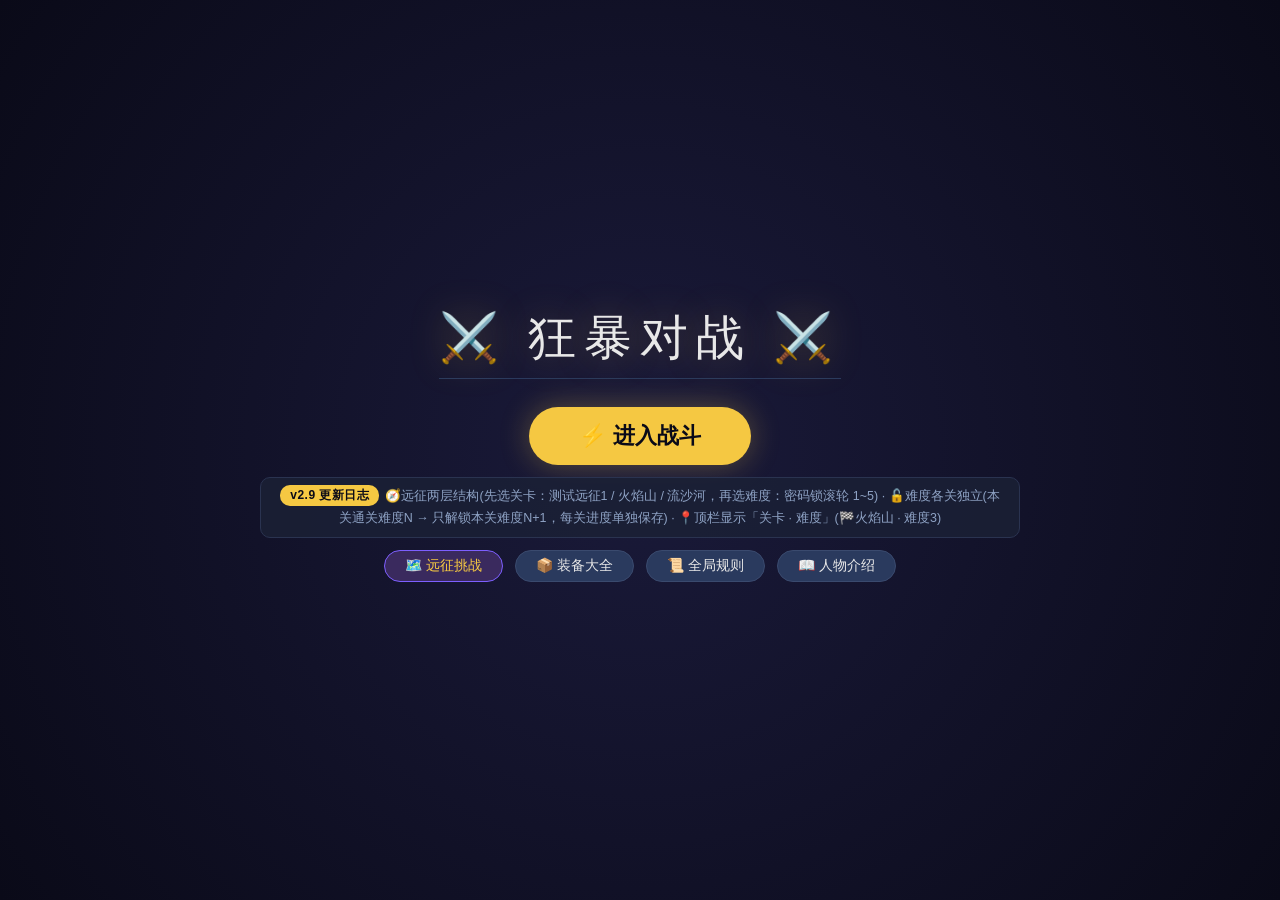
==== commit 2753095a: "feat(rogue): 远征两层结构（关卡 x 难度）v2.9 - 第一层「选关卡」(测试远征1 / 火焰山 / 流沙河)，第二层「选难度」密码锁滚轮 - 难度各关独立解锁与本地存档，顶栏显示「关卡" ====
--- a/_smoke.html
+++ b/_smoke.html
@@ -12,7 +12,7 @@
 
 <meta charset="UTF-8">
 <meta name="viewport" content="width=device-width, initial-scale=1.0">
-<title>狂暴对战（v2.8）</title>
+<title>狂暴对战（v2.9）</title>
 <link rel="stylesheet" href="style.css">
 </head>
 <body>
@@ -23,7 +23,7 @@
         <h1>⚔️ 狂暴对战 ⚔️</h1>
     </div>
     <button class="start-btn" id="startBtn">⚡ 进入战斗</button>
-    <div class="version"><span class="v-num">v2.8 更新日志</span>🗺️远征难度 5 档(远征1~5，表尾可继续扩展) · 🎡密码锁式难度滚轮(滚轮逐档/拖拽/点击/键盘，滚到底为最高档) · 🏅击败 BOSS 完整通关解锁下一档(进度存本机，刷新不丢)</div>
+    <div class="version"><span class="v-num">v2.9 更新日志</span>🧭远征两层结构(先选关卡：测试远征1 / 火焰山 / 流沙河，再选难度：密码锁滚轮 1~5) · 🔓难度各关独立(本关通关难度N → 只解锁本关难度N+1，每关进度单独保存) · 📍顶栏显示「关卡 · 难度」(🏁火焰山 · 难度3)</div>
     <div class="btn-group">
         <button id="rogueOpenBtn" class="rogue-entry-btn">🗺️ 远征挑战</button>
         <button id="toggleEquipBtn">📦 装备大全</button>
@@ -243,11 +243,21 @@
         say('  成员 ' + k, typeof R[k] === 'undefined' ? 'MISSING' : typeof R[k]));
     say('  节点数', (R.ROGUE_NODES || []).length);
 
-    // ---- 入口 ----
-    run('打开远征弹窗', () => { q('#rogueOpenBtn').click(); return 'phase=' + R.ROGUE.phase + ' 入口字数=' + q('#rogueBody').innerHTML.length; });
+    // ---- 入口: 第一层选关卡 / 第二层选难度 ----
+    run('打开远征弹窗', () => { q('#rogueOpenBtn').click(); return 'phase=' + R.ROGUE.phase + ' 选关层=' + R.ROGUE.layerSelect + ' 关卡数=' + all('#rogueBody .rsl-card').length; });
+    run('进入关卡②(火焰山)', () => {
+        const c = all('#rogueBody .rsl-card[data-level="2"]')[0];
+        if (!c) return '列表缺失(卡片数=' + all('#rogueBody .rsl-card').length + ')';
+        c.click();
+        return '关卡=' + R.ROGUE.level + ' 关卡名=' + (R.ROGUE_LEVELS || []).filter(l => l.id === R.ROGUE.level).map(l => l.name).join('') +
+            ' phase=' + R.ROGUE.phase + ' 选关层=' + R.ROGUE.layerSelect + ' 难度=' + R.ROGUE.difficulty;
+    });
+    run('返回选择层', () => { const b = all('#rogueActions button').filter(x => x.textContent.includes('返回选择'))[0]; if (!b) return '按钮缺失: ' + labels(); b.click(); return '选关层=' + R.ROGUE.layerSelect + ' 卡片数=' + all('#rogueBody .rsl-card').length; });
+    run('再进关卡①(测试远征1)', () => { const c = all('#rogueBody .rsl-card[data-level="1"]')[0]; c.click(); return '关卡=' + R.ROGUE.level + ' phase=' + R.ROGUE.phase + ' 选关层=' + R.ROGUE.layerSelect; });
     run('难度滚轮', () => '难度=' + R.ROGUE.difficulty + ' 滚轮项=' + all('#rogueLock .rp-lock-item').length +
-        ' 锁定项=' + all('#rogueLock .rp-lock-item.locked').length + ' 已通关=' + R.ROGUE.maxCleared);
-    run('进入远征(远征1)', () => press('开始远征') ? ('phase=' + R.ROGUE.phase + ' 难度=' + R.ROGUE.difficulty + ' 顶栏=' + q('#rogueDiff').textContent.trim()) : ('按钮缺失: ' + labels()));
+        ' 锁定项=' + all('#rogueLock .rp-lock-item.locked').length + ' 本关已通关难度=' + (R.ROGUE.levelCleared[R.ROGUE.level] || 0) +
+        ' 滚轮文字=' + all('#rogueLock .rp-lock-item .rpl-name').map(e => e.textContent.trim()).join('/'));
+    run('开始远征', () => press('开始远征') ? ('phase=' + R.ROGUE.phase + ' 关卡=' + R.ROGUE.level + ' 难度=' + R.ROGUE.difficulty + ' 顶栏=' + q('#rogueDiff').textContent.trim()) : ('按钮缺失: ' + labels()));
 
     // ---- 节点① 出征: 选 2 英雄 + 1 装备 ----
     run('选择英雄/装备', () => {
@@ -282,7 +292,13 @@
     });
     run('普通对战·自动战斗一帧', () => { q('#btnAuto').click(); return '按钮文案=' + q('#btnAuto').textContent.trim(); });
     run('普通对战面板', () => 'A队面板字数=' + q('#teamPanelsA').innerHTML.length + ' 日志字数=' + q('#log').innerHTML.length);
-    run('关闭并重开远征', () => { q('#rogueCloseBtn').click(); q('#rogueOpenBtn').click(); return 'display=' + q('#rogueModal').style.display; });
+    run('关闭并重开远征', () => { q('#rogueCloseBtn').click(); q('#rogueOpenBtn').click(); return 'display=' + q('#rogueModal').style.display + ' 选关层=' + R.ROGUE.layerSelect; });
+    run('点「进行中」项继续战局', () => {
+        const c = all('#rogueBody .rsl-card.running')[0];
+        if (!c) return '没有进行中的关卡项(' + all('#rogueBody .rsl-card').length + ' 项)';
+        c.click();
+        return 'phase=' + R.ROGUE.phase + ' 选关层=' + R.ROGUE.layerSelect;
+    });
 
     say('脚本错误数', window.__err.length);
     window.__err.forEach(e => say('  ERR', e));
--- a/style.css
+++ b/style.css
@@ -577,6 +577,31 @@
 .rogue-top.hidden, .rogue-map.hidden { display:none; }
 
 /* ============================================================
+   v2.9 新增: 远征两层结构(第一层 关卡选择列表 / 第二层 难度滚轮)
+   ============================================================ */
+
+/* 第一层 · 关卡选择: 垂直列表, 每行一张卡片(名称 + 状态徽章 + 一行进度说明) */
+.rogue-select { display:flex; flex-direction:column; gap:8px; max-width:560px; margin:4px auto 0; }
+.rsl-card { background:#141a2e; border:1px solid #22304a; border-radius:10px; padding:8px 12px; cursor:pointer; transition:.15s; }
+.rsl-card:hover { border-color:#5dade2; transform:translateX(2px); }
+.rsl-card.cleared { border-color:#1f4a34; }
+.rsl-card.running { border-color:#f5c842; background:#221d0e; box-shadow:0 0 12px rgba(245,200,66,0.18); }
+.rsl-line { display:flex; align-items:center; justify-content:space-between; gap:10px; }
+.rsl-name { font-size:14px; font-weight:bold; color:#e8e8e8; }
+.rsl-card.cleared .rsl-name { color:#2ecc71; }
+.rsl-card.running .rsl-name { color:#f5c842; }
+.rsl-badge { font-size:11px; padding:1px 9px; border-radius:10px; border:1px solid #2a3a5e; color:#8899bb; white-space:nowrap; }
+.rsl-badge.open { border-color:#3a5a8e; color:#9fd4ff; }
+.rsl-badge.cleared { border-color:#2ecc71; color:#2ecc71; }
+.rsl-badge.running { border-color:#f5c842; color:#f5c842; }
+.rsl-sub { font-size:11px; color:#7d8bab; margin-top:3px; }
+
+/* 第二层 · 「← 返回选择」固定在整个窗口的左下角(不参与按钮行的居中排布) */
+#rogueModal .modal-content { position:relative; }
+.rogue-actions .rogue-back-btn { position:absolute; left:26px; bottom:16px; opacity:.85; }
+.rogue-actions .rogue-back-btn:hover { opacity:1; }
+
+/* ============================================================
    v2.8 新增: 远征难度选择(密码锁式滚轮) + 顶栏常驻难度
    ============================================================ */
 
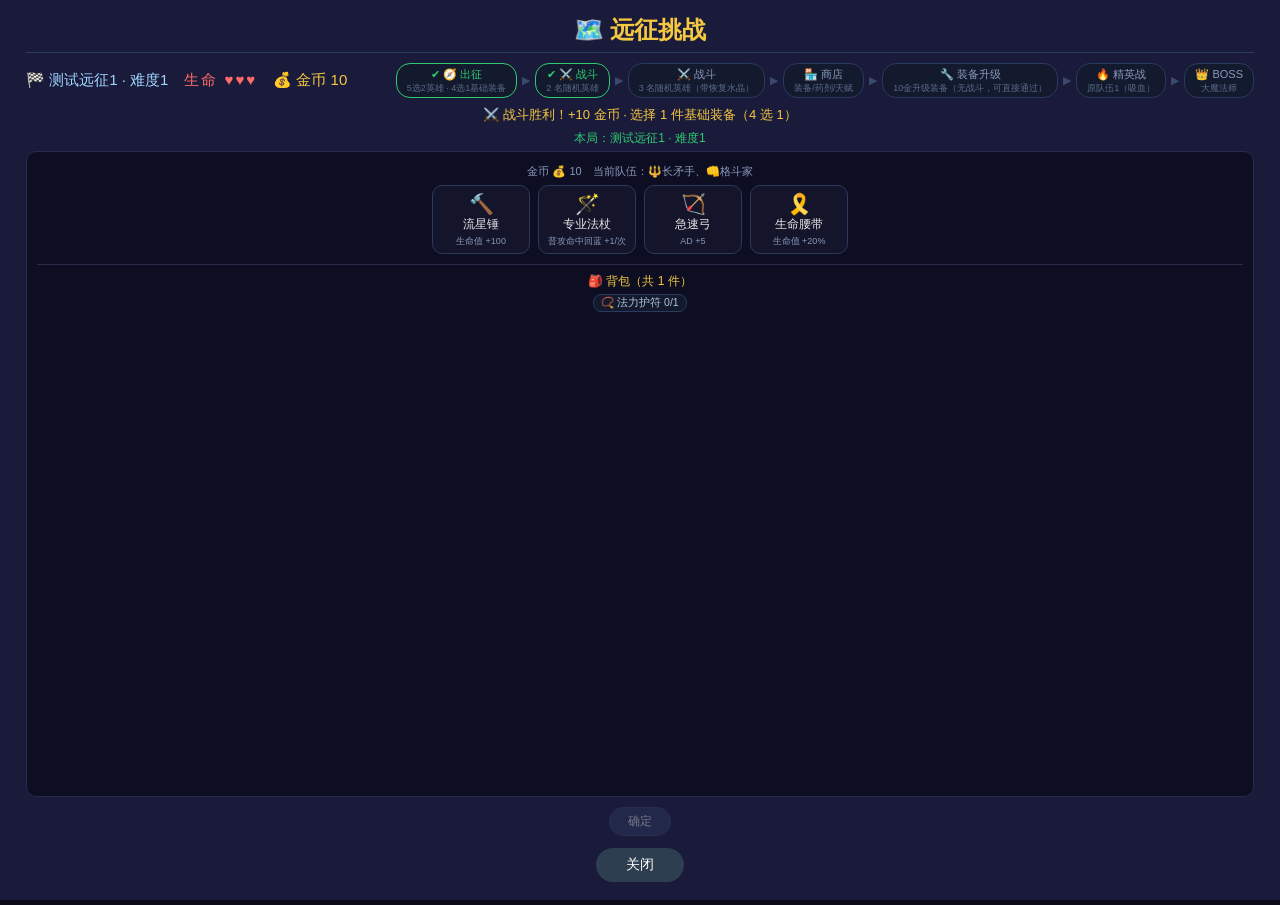
==== commit 0759a642: "test/docs: 冒烟页同步天赋系统(v2.9) - _smoke.html: 补 <script src=talents.js> 与 #talentModal DOM, 与 index.html" ====
--- a/_smoke.html
+++ b/_smoke.html
@@ -212,9 +212,22 @@
     <ul class="tt-stats" id="ttStats"></ul>
 </div>
 
+<!-- 天赋选择弹窗(与 index.html 保持一致, 便于冒烟覆盖 3v3 天赋 UI) -->
+<div id="talentModal">
+    <div class="modal-content talent-modal">
+        <h2 id="talentModalTitle">✨ 天赋</h2>
+        <div id="talentModalBody" class="talent-modal-body"></div>
+        <div class="talent-modal-tip">最多选择 3 个天赋；传说至多 1 个；不可重复。点击卡片选中/取消。</div>
+        <div class="talent-modal-actions">
+            <button id="talentCloseBtn" class="talent-close-btn">完成</button>
+        </div>
+    </div>
+</div>
+
 <script src="config.js"></script>
 <script src="heroes.js"></script>
 <script src="equips.js"></script>
+<script src="talents.js"></script>
 <script src="mechanics.js"></script>
 <script src="engine.js"></script>
 <!-- 远征挑战(肉鸽模式)UI: 须在 game.js 之前加载(game.js 末尾立即执行 init(),其中要调用 GameRogue) -->
@@ -284,6 +297,18 @@
     run('立即结算', () => { R.rogueFinishNow(); return 'phase=' + R.ROGUE.phase; });
     run('结算界面', () => '按钮: ' + labels());
 
+    // ---- v2.9 天赋: 远征胜利结算「3 选 1」(可与 v2.9 两层关卡共存) ----
+    run('远征·结算→(胜利则)天赋3选1', () => {
+        press('确定');
+        return 'phase=' + R.ROGUE.phase + ' 天赋候选=' + (R.ROGUE.talentRewards || []).length +
+            ' 天赋字段=' + ['talentRewards', 'pickTalent', 'talentReplaceFor'].map(k => typeof R.ROGUE[k]).join('/') +
+            ' 按钮: ' + labels();
+    });
+    run('远征·跳过天赋(若在天赋结算)', () => {
+        if (R.ROGUE.phase === 'rewardTalent') press('跳过');
+        return 'phase=' + R.ROGUE.phase;
+    });
+
     // ---- 与普通的对战互不影响 ----
     run('普通对战·攻击一次', () => {
         const before = q('#log').innerHTML.length;
@@ -300,6 +325,74 @@
         return 'phase=' + R.ROGUE.phase + ' 选关层=' + R.ROGUE.layerSelect;
     });
 
+    // 天赋用例统一走真实 UI 点击(面板在每次 rebuild 后会被重建, 故每次重新查询)
+    const panelA = () => all('#teamPanelsA .fighter-panel')[0];
+    const pickHero = (id) => {
+        panelA().querySelector('.hero-current').click();
+        panelA().querySelector('.hero-grid .hero-icon[data-id="' + id + '"]').click();
+    };
+    const openTalent = () => panelA().querySelector('.talent-open-btn').click();
+    const talentCards = () => all('#talentModalBody .talent-card');
+    const selCards = () => talentCards().filter(c => c.className.indexOf('selected') >= 0);
+    const talentTitle = () => q('#talentModalTitle').textContent.trim();
+    const panelTalents = () => panelA().querySelector('.talent-tags').textContent.trim();
+
+    // ---- v2.9 天赋系统: 3v3 编队弹窗 ----
+    run('天赋·定义表', () => (typeof TALENT_DEFS === 'object' && TALENT_DEFS) ? Object.keys(TALENT_DEFS).join('/') : 'TALENT_DEFS 未定义');
+    run('天赋·弹窗DOM', () => (q('#talentModal') && q('#talentModalBody')) ? 'OK' : 'MISSING');
+    run('天赋·切到魔剑士并打开弹窗', () => {
+        pickHero('magicSwordsman');
+        openTalent();
+        return 'display=' + q('#talentModal').style.display + ' 卡片=' + talentCards().length + ' 标题=' + talentTitle();
+    });
+    run('天赋·选普通+稀有', () => {
+        talentCards().filter(c => TALENT_DEFS[c.dataset.id].tier === 'common')[0].click();
+        talentCards().filter(c => TALENT_DEFS[c.dataset.id].tier === 'rare')[0].click();
+        return '标题=' + talentTitle() + ' 面板标签=' + panelTalents();
+    });
+    run('天赋·再选传说(满3个)', () => {
+        talentCards().filter(c => TALENT_DEFS[c.dataset.id].tier === 'legendary')[0].click();
+        return '标题=' + talentTitle() + ' 面板标签=' + panelTalents();
+    });
+    run('天赋·第4个被拒', () => {
+        const free = talentCards().filter(c => c.className.indexOf('selected') < 0)[0];
+        if (!free) return '没有未选卡片';
+        const before = talentTitle();
+        free.click();
+        return '点击后标题=' + talentTitle() + ' 未变=' + (before === talentTitle());
+    });
+    run('天赋·取消一个', () => {
+        selCards()[0].click();
+        return '标题=' + talentTitle();
+    });
+    run('天赋·关闭弹窗', () => {
+        q('#talentCloseBtn').click();
+        return 'display=' + q('#talentModal').style.display + ' 面板标签=' + panelTalents();
+    });
+    run('天赋·无池英雄提示开发中', () => {
+        pickHero('warrior');
+        openTalent();
+        const txt = q('#talentModalBody').textContent.trim();
+        q('#talentCloseBtn').click();
+        return txt;
+    });
+    run('天赋·蓄力(+0.1攻速)落到面板', () => {
+        pickHero('magicSwordsman');
+        const spd0 = panelA().querySelector('.spd-val').textContent.trim();
+        openTalent();
+        talentCards().filter(c => c.dataset.id === 'ms_charge')[0].click();
+        q('#talentCloseBtn').click();
+        return '攻速 ' + spd0 + ' → ' + panelA().querySelector('.spd-val').textContent.trim() + ' 标签=' + panelTalents();
+    });
+    run('天赋·原初之力开局星落', () => {
+        openTalent();
+        selCards().forEach(c => c.click());                       // 先清空
+        talentCards().filter(c => c.dataset.id === 'ms_origin')[0].click();
+        q('#talentCloseBtn').click();
+        q('#btnFight').click();                                   // 重建世界 → 开局星落
+        return '面板标签=' + panelTalents() + ' 日志含「原初之力」=' + (q('#log').textContent.indexOf('原初之力') >= 0);
+    });
+
     say('脚本错误数', window.__err.length);
     window.__err.forEach(e => say('  ERR', e));
     dump();
--- a/style.css
+++ b/style.css
@@ -52,19 +52,46 @@
 #startScreen .equip-library::-webkit-scrollbar-thumb { background:#2a3a5e; border-radius:10px; }
 
 /* 全局规则 / 模拟统计 模态框 */
-#rulesModal, #heroModal, #challengeModal { position: fixed; top: 0; left: 0; width: 100%; height: 100%; background: rgba(0,0,0,0.7); display: none; justify-content: center; align-items: center; align-items: safe center; z-index: 100000; }
-#rulesModal .modal-content, #heroModal .modal-content, #challengeModal .modal-content { background: #1a1a3a; border: 2px solid #5dade2; border-radius: 20px; padding: 20px 30px; max-width: 560px; width: 92%; color: #b0c4de; box-shadow: 0 20px 60px rgba(0,0,0,0.9); }
-#heroModal .modal-content, #challengeModal .modal-content { max-width: 720px; max-height: 88vh; overflow-y: auto; }
+#rulesModal, #heroModal, #challengeModal, #talentModal { position: fixed; top: 0; left: 0; width: 100%; height: 100%; background: rgba(0,0,0,0.7); display: none; justify-content: center; align-items: center; align-items: safe center; z-index: 100000; }
+#rulesModal .modal-content, #heroModal .modal-content, #challengeModal .modal-content, #talentModal .modal-content { background: #1a1a3a; border: 2px solid #5dade2; border-radius: 20px; padding: 20px 30px; max-width: 560px; width: 92%; color: #b0c4de; box-shadow: 0 20px 60px rgba(0,0,0,0.9); }
+#heroModal .modal-content, #challengeModal .modal-content, #talentModal .modal-content { max-width: 720px; max-height: 88vh; overflow-y: auto; }
 /* 全局规则: 内容必然超过一屏, 由弹窗整体滚动(单个滚动条);
    否则内容被垂直居中 + 无高度上限, 上半部分(标题/「游戏玩法」折叠头)与底部「关闭」会被裁到屏幕外 */
 #rulesModal .modal-content { max-height: 88vh; overflow-y: auto; }
-#rulesModal .modal-content h2, #heroModal .modal-content h2, #challengeModal .modal-content h2 { color: #f5c842; text-align: center; border-bottom: 1px solid #2a3a5e; padding-bottom: 10px; margin-bottom: 12px; }
+#rulesModal .modal-content h2, #heroModal .modal-content h2, #challengeModal .modal-content h2, #talentModal .modal-content h2 { color: #f5c842; text-align: center; border-bottom: 1px solid #2a3a5e; padding-bottom: 10px; margin-bottom: 12px; }
 #rulesModal .modal-content ul { list-style: none; padding: 0; }
 #rulesModal .modal-content ul li { padding: 6px 0; border-bottom: 1px solid #2a2a4a; font-size: 13px; line-height: 1.6; }
 #rulesModal .modal-content ul li:last-child { border-bottom: none; }
 #rulesModal .modal-content ul li strong { color: #f5c842; }
 #rulesModal .modal-close, #heroModal .modal-close, #challengeModal .modal-close { display: block; margin: 14px auto 0; background: #2c3e50; color: #fff; border: none; border-radius: 30px; padding: 8px 30px; font-size: 14px; cursor: pointer; transition: 0.2s; }
 #rulesModal .modal-close:hover, #heroModal .modal-close:hover, #challengeModal .modal-close:hover { background: #e74c3c; }
+
+/* ---------- v2.9 天赋系统 ---------- */
+.talent-row { display:flex; flex-wrap:wrap; align-items:center; gap:4px; margin:4px 0 2px; }
+.talent-open-btn { background:#1a1a3a; border:1px solid #5d6d9e; color:#9fb0d0; border-radius:8px; padding:2px 8px; font-size:11px; cursor:pointer; }
+.talent-open-btn:hover { border-color:#f5c842; color:#f5c842; }
+.talent-tags { display:flex; flex-wrap:wrap; gap:4px; }
+.talent-tag { display:inline-block; background:#1a1a30; border:1px solid #2a2a4a; border-radius:10px; padding:0 6px; font-size:10px; line-height:16px; }
+.talent-tag.empty { opacity:0.75; cursor:pointer; }
+#talentModal .talent-modal-body { display:grid; grid-template-columns: 1fr 1fr; gap:10px; }
+#talentModal .talent-card { background:#0e0e22; border:1px solid #2a2a4a; border-radius:12px; padding:10px 12px; cursor:pointer; transition:0.15s; }
+#talentModal .talent-card:hover { transform:translateY(-1px); }
+#talentModal .talent-card.selected { background:#1a2438; box-shadow:0 0 0 1px #f5c842 inset; }
+#talentModal .talent-head { display:flex; justify-content:space-between; align-items:center; margin-bottom:4px; }
+#talentModal .talent-name { font-weight:bold; font-size:14px; }
+#talentModal .talent-tier { font-size:11px; }
+#talentModal .talent-desc { color:#8899bb; font-size:12px; line-height:1.45; }
+#talentModal .talent-empty { grid-column:1 / -1; text-align:center; color:#8899bb; padding:28px 10px; font-size:14px; }
+#talentModal .talent-modal-tip { color:#8899bb; font-size:12px; margin:12px 0 8px; text-align:center; }
+#talentModal .talent-modal-actions { text-align:center; }
+#talentModal .talent-close-btn { background:#2c3e50; color:#fff; border:none; border-radius:30px; padding:8px 30px; font-size:14px; cursor:pointer; }
+#talentModal .talent-close-btn:hover { background:#5dade2; color:#0e0e22; }
+
+/* 远征天赋卡片 */
+.rp-card.talent-card-rp { min-height: 110px; }
+.rt-talent-line { cursor:pointer; font-size:12px; color:#9fb0d0; padding:2px 0; }
+.rt-talent-line:hover { color:#f5c842; }
+.rt-talent-lines { margin-top:4px; }
 
 /* ---------- 人物介绍 / 挑战队伍(复用「装备大全」的条目样式) ---------- */
 #heroModal .equip-item, #challengeModal .equip-item { background:#0e0e22; border-radius:10px; padding:8px 14px; margin-bottom:8px; border:1px solid #2a2a4a; position:relative; }
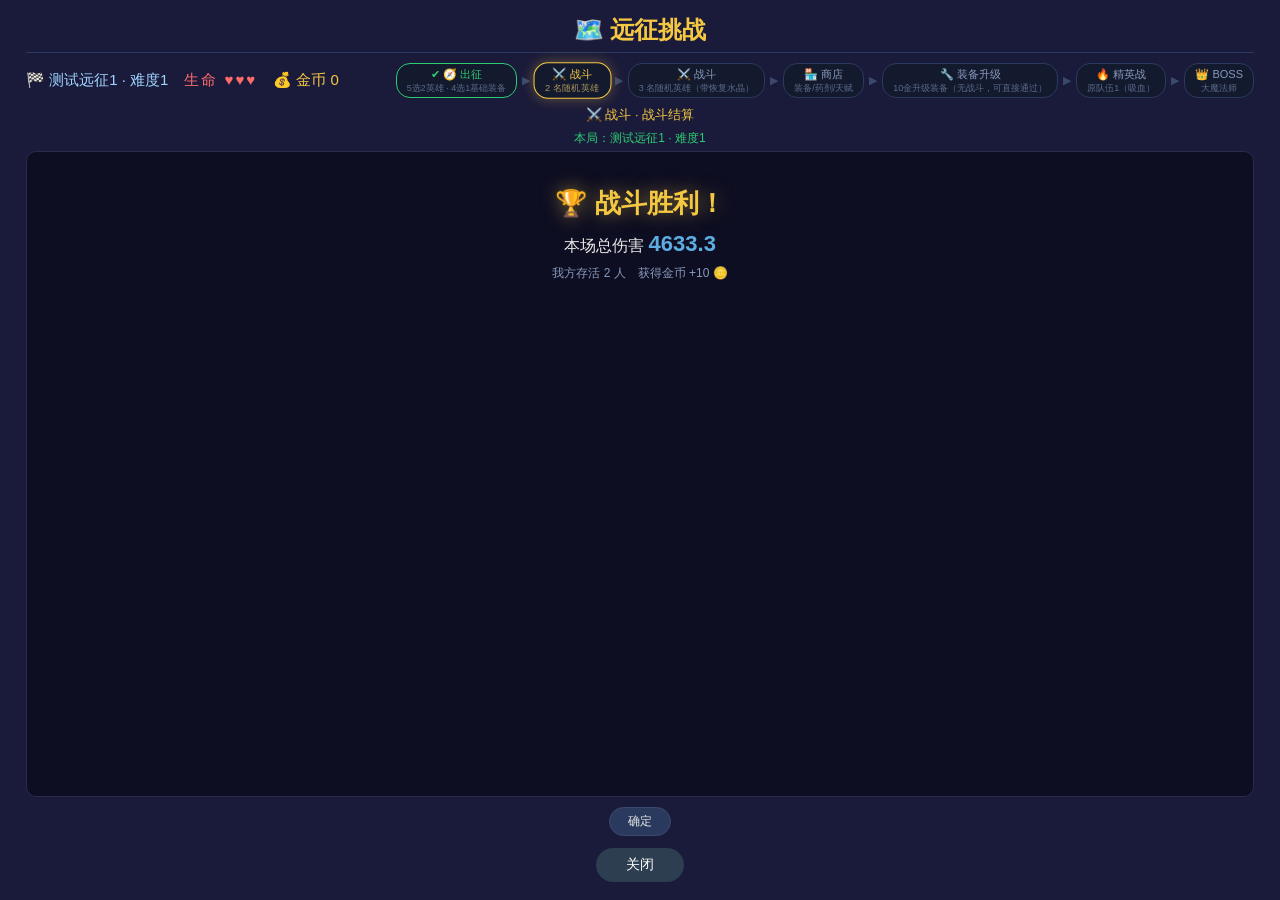
==== commit f5a3498b: "chore(smoke): 冒烟页仅补 talents.js 加载 合并后 game.js 初始化会走 makeUnit → applyTalents → normalizeTalentIds, _s" ====
--- a/_smoke.html
+++ b/_smoke.html
@@ -210,18 +210,6 @@
     <div class="tt-name" id="ttName">装备名</div>
     <div class="tt-desc" id="ttDesc">描述</div>
     <ul class="tt-stats" id="ttStats"></ul>
-</div>
-
-<!-- 天赋选择弹窗(与 index.html 保持一致, 便于冒烟覆盖 3v3 天赋 UI) -->
-<div id="talentModal">
-    <div class="modal-content talent-modal">
-        <h2 id="talentModalTitle">✨ 天赋</h2>
-        <div id="talentModalBody" class="talent-modal-body"></div>
-        <div class="talent-modal-tip">最多选择 3 个天赋；传说至多 1 个；不可重复。点击卡片选中/取消。</div>
-        <div class="talent-modal-actions">
-            <button id="talentCloseBtn" class="talent-close-btn">完成</button>
-        </div>
-    </div>
 </div>
 
 <script src="config.js"></script>
@@ -297,18 +285,6 @@
     run('立即结算', () => { R.rogueFinishNow(); return 'phase=' + R.ROGUE.phase; });
     run('结算界面', () => '按钮: ' + labels());
 
-    // ---- v2.9 天赋: 远征胜利结算「3 选 1」(可与 v2.9 两层关卡共存) ----
-    run('远征·结算→(胜利则)天赋3选1', () => {
-        press('确定');
-        return 'phase=' + R.ROGUE.phase + ' 天赋候选=' + (R.ROGUE.talentRewards || []).length +
-            ' 天赋字段=' + ['talentRewards', 'pickTalent', 'talentReplaceFor'].map(k => typeof R.ROGUE[k]).join('/') +
-            ' 按钮: ' + labels();
-    });
-    run('远征·跳过天赋(若在天赋结算)', () => {
-        if (R.ROGUE.phase === 'rewardTalent') press('跳过');
-        return 'phase=' + R.ROGUE.phase;
-    });
-
     // ---- 与普通的对战互不影响 ----
     run('普通对战·攻击一次', () => {
         const before = q('#log').innerHTML.length;
@@ -325,74 +301,6 @@
         return 'phase=' + R.ROGUE.phase + ' 选关层=' + R.ROGUE.layerSelect;
     });
 
-    // 天赋用例统一走真实 UI 点击(面板在每次 rebuild 后会被重建, 故每次重新查询)
-    const panelA = () => all('#teamPanelsA .fighter-panel')[0];
-    const pickHero = (id) => {
-        panelA().querySelector('.hero-current').click();
-        panelA().querySelector('.hero-grid .hero-icon[data-id="' + id + '"]').click();
-    };
-    const openTalent = () => panelA().querySelector('.talent-open-btn').click();
-    const talentCards = () => all('#talentModalBody .talent-card');
-    const selCards = () => talentCards().filter(c => c.className.indexOf('selected') >= 0);
-    const talentTitle = () => q('#talentModalTitle').textContent.trim();
-    const panelTalents = () => panelA().querySelector('.talent-tags').textContent.trim();
-
-    // ---- v2.9 天赋系统: 3v3 编队弹窗 ----
-    run('天赋·定义表', () => (typeof TALENT_DEFS === 'object' && TALENT_DEFS) ? Object.keys(TALENT_DEFS).join('/') : 'TALENT_DEFS 未定义');
-    run('天赋·弹窗DOM', () => (q('#talentModal') && q('#talentModalBody')) ? 'OK' : 'MISSING');
-    run('天赋·切到魔剑士并打开弹窗', () => {
-        pickHero('magicSwordsman');
-        openTalent();
-        return 'display=' + q('#talentModal').style.display + ' 卡片=' + talentCards().length + ' 标题=' + talentTitle();
-    });
-    run('天赋·选普通+稀有', () => {
-        talentCards().filter(c => TALENT_DEFS[c.dataset.id].tier === 'common')[0].click();
-        talentCards().filter(c => TALENT_DEFS[c.dataset.id].tier === 'rare')[0].click();
-        return '标题=' + talentTitle() + ' 面板标签=' + panelTalents();
-    });
-    run('天赋·再选传说(满3个)', () => {
-        talentCards().filter(c => TALENT_DEFS[c.dataset.id].tier === 'legendary')[0].click();
-        return '标题=' + talentTitle() + ' 面板标签=' + panelTalents();
-    });
-    run('天赋·第4个被拒', () => {
-        const free = talentCards().filter(c => c.className.indexOf('selected') < 0)[0];
-        if (!free) return '没有未选卡片';
-        const before = talentTitle();
-        free.click();
-        return '点击后标题=' + talentTitle() + ' 未变=' + (before === talentTitle());
-    });
-    run('天赋·取消一个', () => {
-        selCards()[0].click();
-        return '标题=' + talentTitle();
-    });
-    run('天赋·关闭弹窗', () => {
-        q('#talentCloseBtn').click();
-        return 'display=' + q('#talentModal').style.display + ' 面板标签=' + panelTalents();
-    });
-    run('天赋·无池英雄提示开发中', () => {
-        pickHero('warrior');
-        openTalent();
-        const txt = q('#talentModalBody').textContent.trim();
-        q('#talentCloseBtn').click();
-        return txt;
-    });
-    run('天赋·蓄力(+0.1攻速)落到面板', () => {
-        pickHero('magicSwordsman');
-        const spd0 = panelA().querySelector('.spd-val').textContent.trim();
-        openTalent();
-        talentCards().filter(c => c.dataset.id === 'ms_charge')[0].click();
-        q('#talentCloseBtn').click();
-        return '攻速 ' + spd0 + ' → ' + panelA().querySelector('.spd-val').textContent.trim() + ' 标签=' + panelTalents();
-    });
-    run('天赋·原初之力开局星落', () => {
-        openTalent();
-        selCards().forEach(c => c.click());                       // 先清空
-        talentCards().filter(c => c.dataset.id === 'ms_origin')[0].click();
-        q('#talentCloseBtn').click();
-        q('#btnFight').click();                                   // 重建世界 → 开局星落
-        return '面板标签=' + panelTalents() + ' 日志含「原初之力」=' + (q('#log').textContent.indexOf('原初之力') >= 0);
-    });
-
     say('脚本错误数', window.__err.length);
     window.__err.forEach(e => say('  ERR', e));
     dump();
